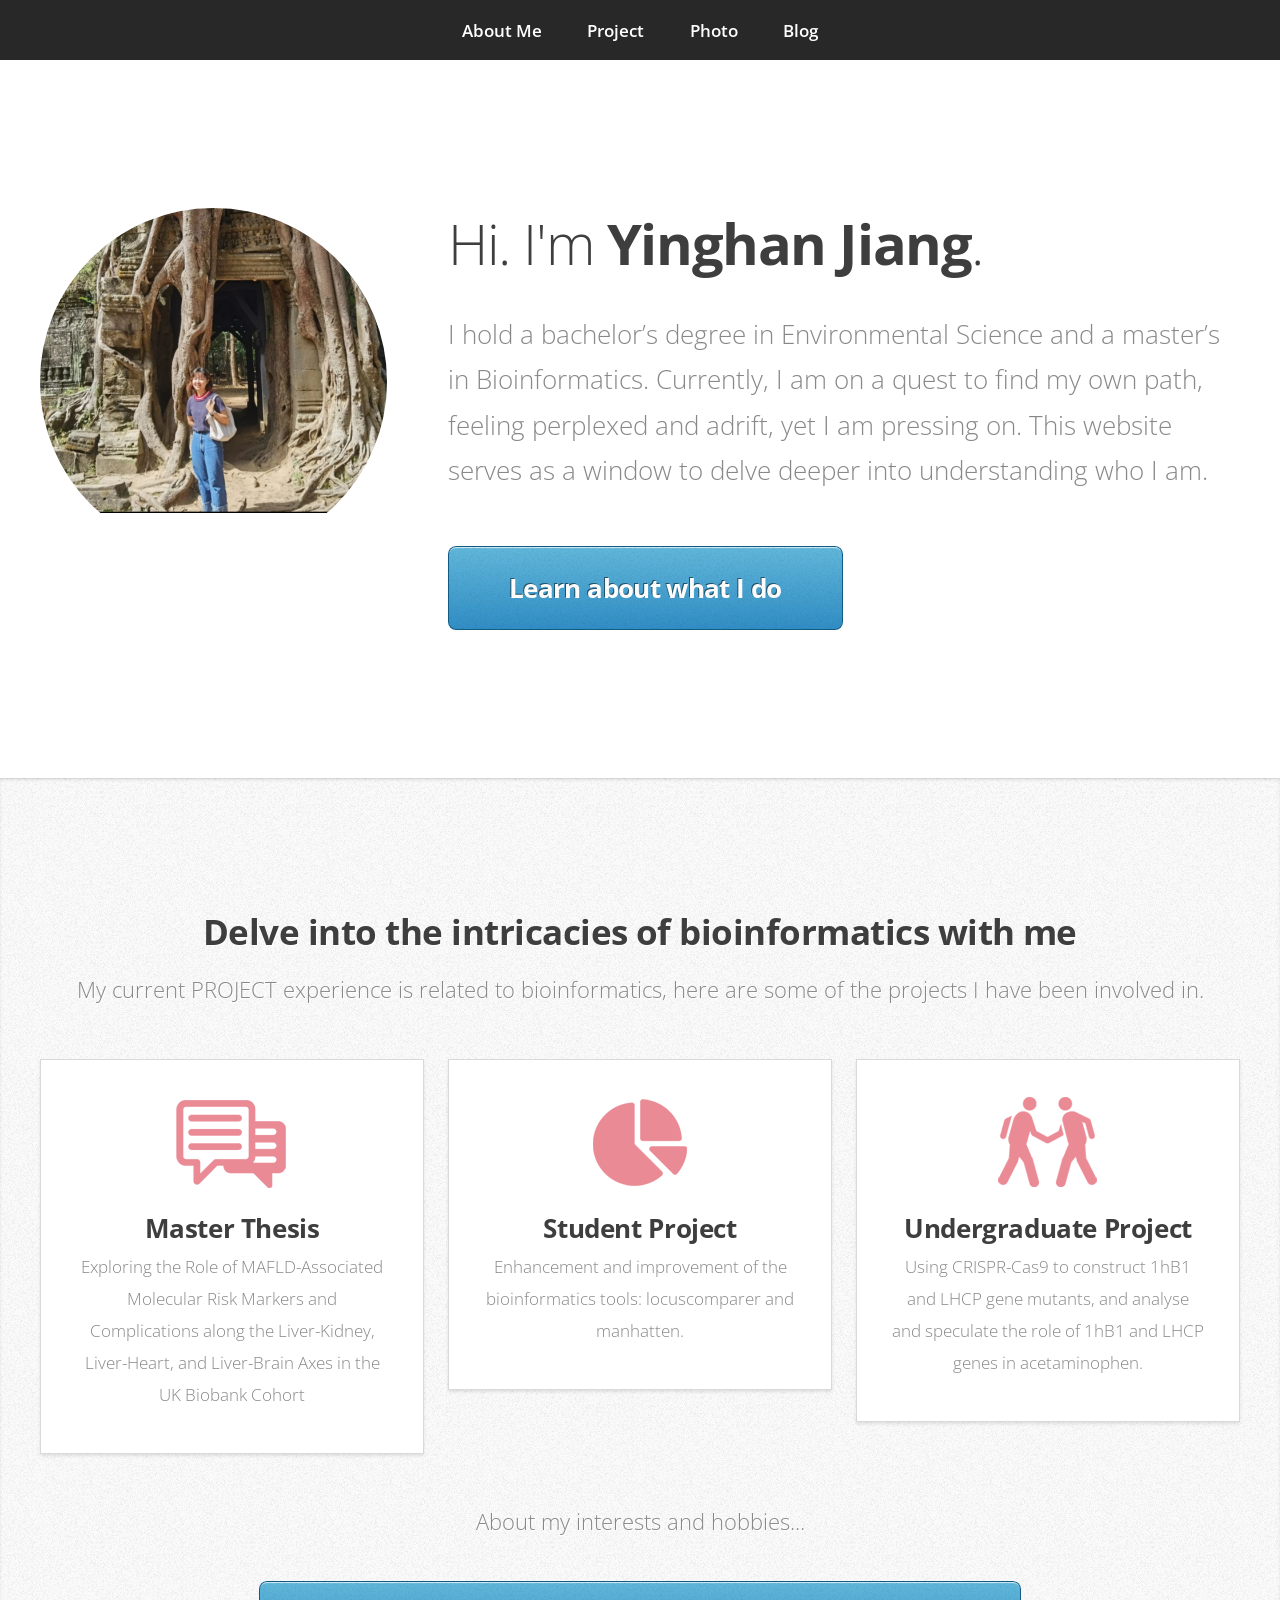
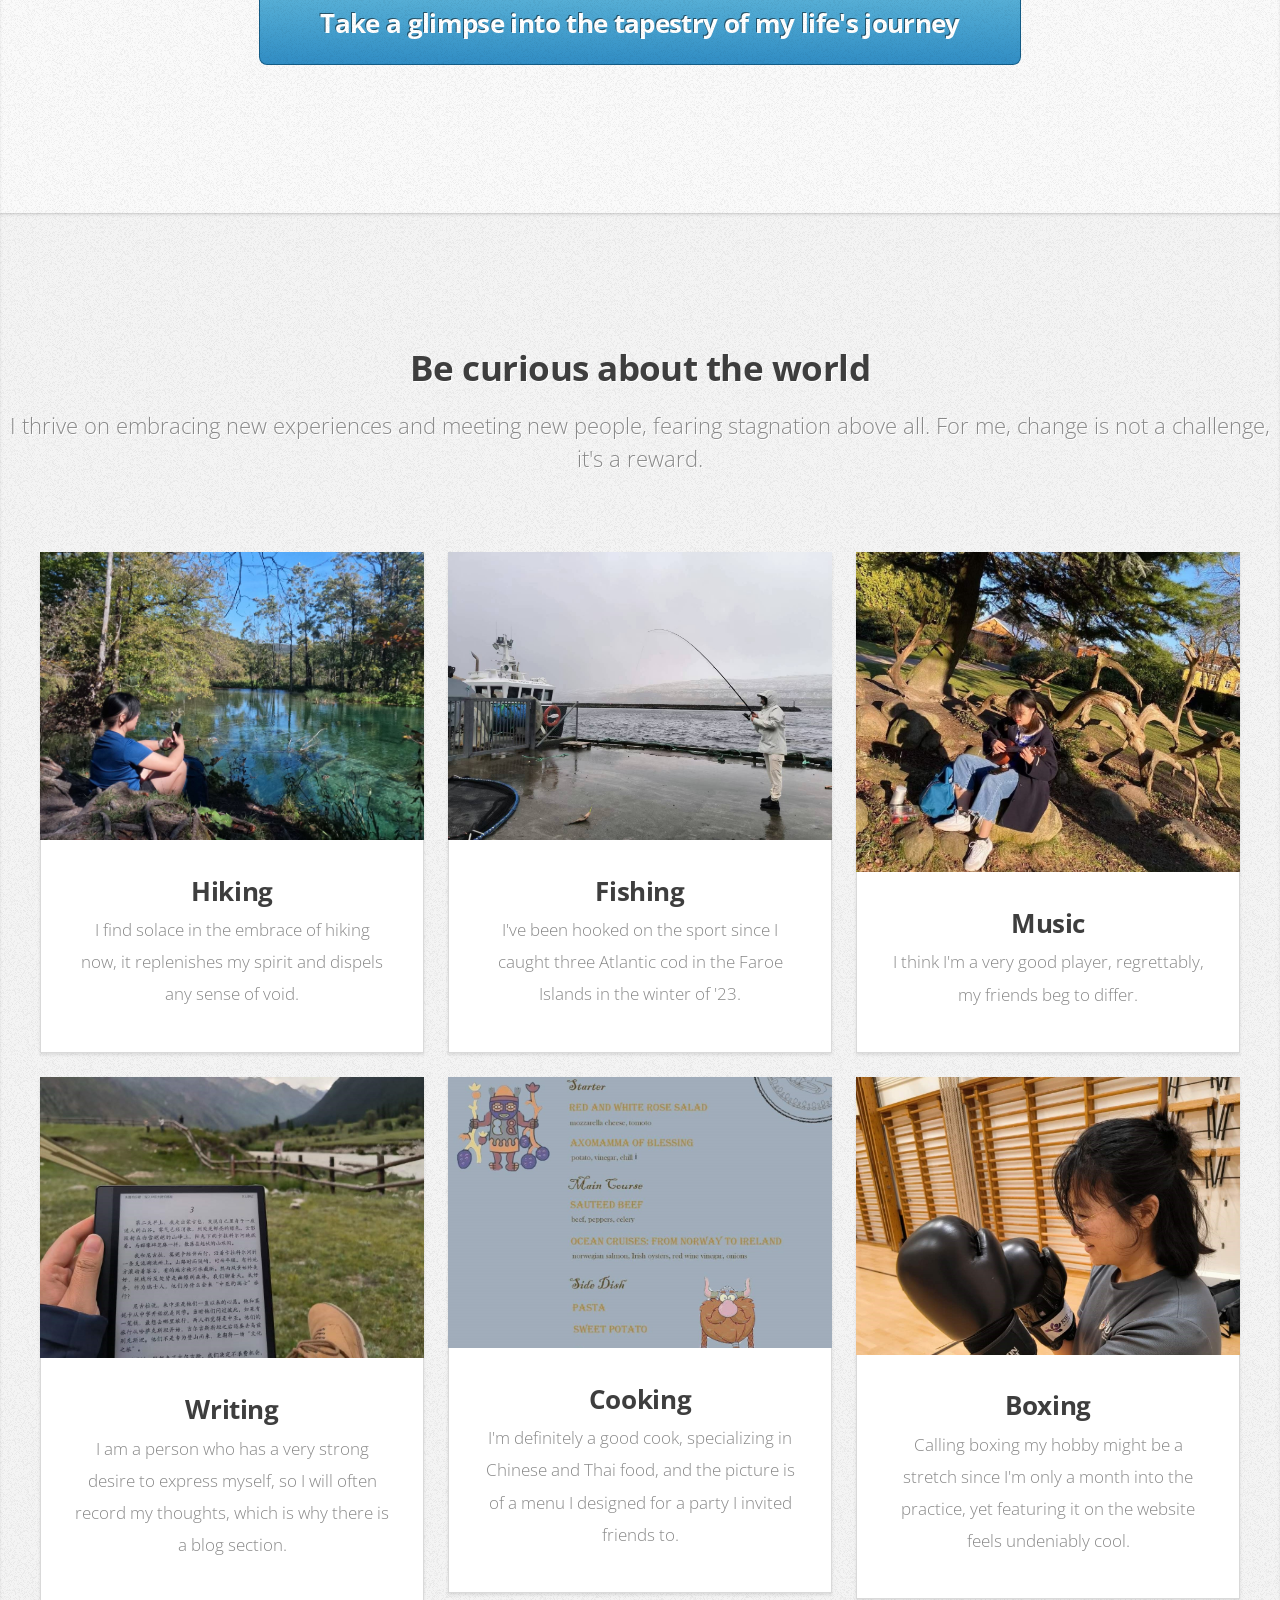
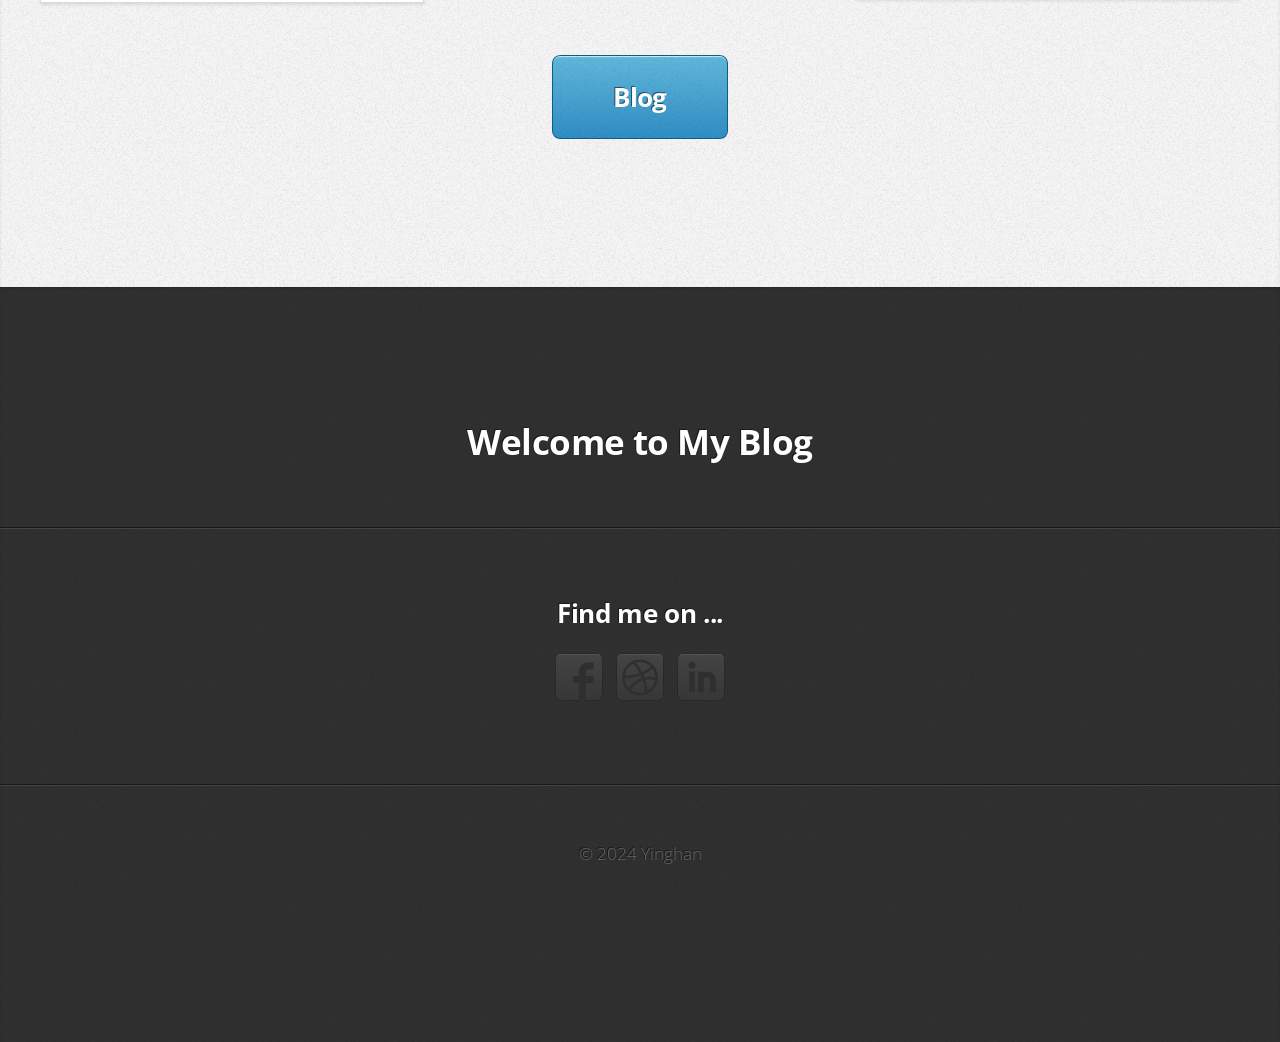
==== index.html @ 8d85a7b1 "Add files via upload" ====
<!DOCTYPE HTML>
<!--
	Miniport 1.0 
-->
<html>
	<head>
		<title>Miniport </title>
		<meta http-equiv="content-type" content="text/html; charset=utf-8" />
		<meta name="description" content="" />
		<meta name="keywords" content="" />
		<link href="http://fonts.googleapis.com/css?family=Open+Sans:300,600,700" rel="stylesheet" />
		<script src="js/jquery-1.8.3.min.js"></script>
		<script src="css/5grid/init.js?use=mobile,desktop,1000px"></script>
		<script src="js/init.js"></script>
		<noscript>
			<link rel="stylesheet" href="css/5grid/core.css" />
			<link rel="stylesheet" href="css/5grid/core-desktop.css" />
			<link rel="stylesheet" href="css/5grid/core-1200px.css" />
			<link rel="stylesheet" href="css/5grid/core-noscript.css" />
			<link rel="stylesheet" href="css/style.css" />
			<link rel="stylesheet" href="css/style-desktop.css" />
		</noscript>
		<!--[if lte IE 9]><link rel="stylesheet" href="css/ie9.css" /><![endif]-->
		<!--[if lte IE 8]><link rel="stylesheet" href="css/ie8.css" /><![endif]-->
		<!--[if lte IE 7]><link rel="stylesheet" href="css/ie7.css" /><![endif]-->
	</head>
	<body>

		<!-- Nav -->
			<nav id="nav">
				<ul>
					<li><a href="#top">About Me</a></li>
					<li><a href="#work">Project</a></li>
					<li><a href="#portfolio">Photo</a></li>
					<li><a href="#Contact">Blog</a></li>
				</ul>
			</nav>

		<!-- Home -->
			<div class="wrapper wrapper-style1 wrapper-first">
				<article class="5grid-layout" id="top">
					<div class="row">
						<div class="4u">
							<span class="me image image-full"><img src="images/me.jpg" alt="" /></span>
						</div>
						<div class="8u">
							<header>
								<h1>Hi. I'm <strong>Yinghan Jiang</strong>.</h1>
							</header>
							<p>I hold a bachelor’s degree in Environmental Science and a master’s in Bioinformatics. Currently, I am on a quest to find my own path, feeling perplexed and adrift, yet I am pressing on. This website serves as a window to delve deeper into understanding who I am.</p>
							<a href="#work" class="button button-big">Learn about what I do</a>
						</div>
					</div>
				</article>
			</div>

		<!-- Work -->
			<div class="wrapper wrapper-style2">
				<article id="work">
					<header>
						<h2>Delve into the intricacies of bioinformatics with me</h2>
						<span>My current PROJECT experience is related to bioinformatics, here are some of the projects I have been involved in.</span>
					</header>
					<div class="5grid-layout">
						<div class="row">
							<div class="4u">
								<section class="box box-style1">
									<span class="image image-centered"><img src="images/work01.png" alt="" /></span>
									<h3>Master Thesis </h3>
									<p>Exploring the Role of MAFLD-Associated Molecular Risk Markers and Complications along the Liver-Kidney, Liver-Heart, and Liver-Brain Axes in the UK Biobank Cohort </p>
								</section>
							</div>
							<div class="4u">
								<section class="box box-style1">
									<span class="image image-centered"><img src="images/work02.png" alt="" /></span>
									<h3>Student Project</h3>
									<p>Enhancement and improvement of the bioinformatics tools: locuscomparer and manhatten.</p>
								</section>
							</div>
							<div class="4u">
								<section class="box box-style1">
									<span class="image image-centered"><img src="images/work03.png" alt="" /></span>
									<h3>Undergraduate Project</h3>
									<p>Using CRISPR-Cas9 to construct 1hB1 and LHCP gene mutants, and analyse and speculate the role of 1hB1 and LHCP genes in acetaminophen.</p>
								</section>
							</div>
						</div>
					</div>
					<footer>
						<p>About my interests and hobbies...</p>
						<a href="#portfolio" class="button button-big">Take a glimpse into the tapestry of my life's journey</a>
					</footer>
				</article>
			</div>

		<!-- Portfolio -->
			<div class="wrapper wrapper-style3">
				<article id="portfolio">
					<header>
						<h2>Be curious about the world</h2>
						<span>
							I thrive on embracing new experiences and meeting new people, fearing stagnation above all. For me, change is not a challenge, it's a reward.</span>
					</header>
					<div class="5grid-layout">
						<div class="row">
							<div class="12u">
							</div>
						</div>
						<div class="row">
							<div class="4u">
								<article class="box box-style2">
									<a href="#" class="image image-full"><img src="images/portfolio01.jpg" alt="" /></a>
									<h3><a href="#">Hiking</a></h3>
									<p>I find solace in the embrace of hiking now, it replenishes my spirit and dispels any sense of void.</p>
								</article>
							</div>
							<div class="4u">
								<article class="box box-style2">
									<a href="#" class="image image-full"><img src="images/portfolio02.jpg" alt="" /></a>
									<h3><a href="#">Fishing</a></h3>
									<p>I've been hooked on the sport since I caught three Atlantic cod in the Faroe Islands in the winter of '23.</p>
								</article>
							</div>
							<div class="4u">
								<article class="box box-style2">
									<a href="#" class="image image-full"><img src="images/portfolio03.jpg" alt="" /></a>
									<h3><a href="#">Music</a></h3>
									<p>I think I'm a very good player, regrettably, my friends beg to differ.</p>
								</article>
							</div>
						</div>
						<div class="row">
							<div class="4u">
								<article class="box box-style2">
									<a href="#" class="image image-full"><img src="images/portfolio04.jpg" alt="" /></a>
									<h3><a href="#">Writing</a></h3>
									<p>I am a person who has a very strong desire to express myself, so I will often record my thoughts, which is why there is a blog section.</p>
								</article>
							</div>
							<div class="4u">
								<article class="box box-style2">
									<a href="#" class="image image-full"><img src="images/portfolio05.jpg" alt="" /></a>
									<h3><a href="#">Cooking</a></h3>
									<p>I'm definitely a good cook, specializing in Chinese and Thai food, and the picture is of a menu I designed for a party I invited friends to.</p>
								</article>
							</div>
							<div class="4u">
								<article class="box box-style2">
									<a href="#" class="image image-full"><img src="images/portfolio06.jpg" alt="" /></a>
									<h3><a href="#">Boxing</a></h3>
									<p>Calling boxing my hobby might be a stretch since I'm only a month into the practice, yet featuring it on the website feels undeniably cool.</p>
								</article>
							</div>
						</div>
					</div>
					<footer>
						<a href="#contact" class="button button-big">Blog</a>
					</footer>
				</article>
			</div>

		<!-- BLOG -->
			<div class="wrapper wrapper-style4">
				<article id="BLOG">
					<header>
						<h2>Welcome to My Blog</h2>
					</header>
					<div class="5grid">
						<div class="row row-special">
							<div class="12u">
								<h3>Find me on ...</h3>
								<ul class="social">
									<li class="facebook"><a href="https://www.facebook.com/profile.php?id=100020877540925">Facebook</a></li>
									<li class="dribbble"><a href="https://github.com/yourusername">Github</a></li>
									<li class="linkedin"><a href="https://www.linkedin.com/in/yinghan-jiang-162129226">LinkedIn</a></li>
								</ul>
							</div>
						</div>
					</div>
					<footer>
						<p id="copyright">
							&copy; 2024 Yinghan
						</p>
					</footer>
				</article>
			</div>


	</body>
</html>
---- css/5grid/core.css ----
/*****************************************************************/
/* 5grid 0.4.3 by n33.co | MIT+GPLv2 license licensed            */
/* core.css: Core stylesheet                                     */
/*****************************************************************/

/**************************************************/
/* Resets (by meyerweb.com/eric/tools/css/reset/) */
/**************************************************/

	html, body, div, span, applet, object, iframe, h1, h2, h3, h4, h5, h6, p, blockquote, pre, a, abbr, acronym, address, big, cite, code, del, dfn, em, img, ins, kbd, q, s, samp, small, strike, strong, sub, sup, tt, var, b, u, i, center, dl, dt, dd, ol, ul, li, fieldset, form, label, legend, table, caption, tbody, tfoot, thead, tr, th, td, article, aside, canvas, details, embed, figure, figcaption, footer, header, hgroup, menu, nav, output, ruby, section, summary, time, mark, audio, video {
		margin: 0;
		padding: 0;
		border: 0;
		font-size: 100%;
		font: inherit;
		vertical-align: baseline;
	}

	article, aside, details, figcaption, figure, footer, header, hgroup, menu, nav, section {
		display: block;
	}

	body {
		line-height: 1;
	}

	ol, ul {
		list-style: none;
	}

	blockquote, q {
		quotes: none;
	}

	blockquote:before, blockquote:after, q:before, q:after {
		content: '';
		content: none;
	}

	table {
		border-collapse: collapse;
		border-spacing: 0;
	}

/*********************/
/* Grid              */
/*********************/

	.\35 grid .\31 2u { width: 100%; } .\35 grid .\31 1u { width: 91.5%; } .\35 grid .\31 0u { width: 83%; } .\35 grid .\39 u { width: 74.5%; } .\35 grid .\38 u { width: 66%; } .\35 grid .\37 u { width: 57.5%; } .\35 grid .\36 u { width: 49%; } .\35 grid .\35 u { width: 40.5%; } .\35 grid .\34 u { width: 32%; } .\35 grid .\33 u { width: 23.5%; } .\35 grid .\32 u { width: 15%; } .\35 grid .\31 u { width: 6.5%; }
	
	.\35 grid .\31 u, .\35 grid .\32 u, .\35 grid .\33 u, .\35 grid .\34 u, .\35 grid .\35 u, .\35 grid .\36 u, .\35 grid .\37 u, .\35 grid .\38 u, .\35 grid .\39 u, .\35 grid .\31 0u, .\35 grid .\31 1u, .\35 grid .\31 2u {
		margin: 1% 0 1% 2%;
		float: left;
	}

	.\35 grid:after {
		content: '';
		display: block;
		clear: both;
		height: 0;
	}

	.\35 grid-flush .\31 2u { width: 100% !important; } .\35 grid-flush .\31 1u { width: 91.6666666667% !important; } .\35 grid-flush .\31 0u { width: 83.3333333333% !important; } .\35 grid-flush .\39 u { width: 75% !important; } .\35 grid-flush .\38 u { width: 66.6666666667% !important; } .\35 grid-flush .\37 u { width: 58.3333333333% !important; } .\35 grid-flush .\36 u { width: 50% !important; } .\35 grid-flush .\35 u { width: 41.6666666667% !important; } .\35 grid-flush .\34 u { width: 33.3333333333% !important; } .\35 grid-flush .\33 u { width: 25% !important; } .\35 grid-flush .\32 u { width: 16.6666666667% !important; } .\35 grid-flush .\31 u { width: 8.3333333333% !important; }

	.\35 grid-flush .\31 u, .\35 grid-flush .\32 u, .\35 grid-flush .\33 u, .\35 grid-flush .\34 u, .\35 grid-flush .\35 u, .\35 grid-flush .\36 u, .\35 grid-flush .\37 u, .\35 grid-flush .\38 u, .\35 grid-flush .\39 u, .\35 grid-flush .\31 0u, .\35 grid-flush .\31 1u, .\35 grid-flush .\31 2u {
		margin: 0 !important;
	}

	.do-5grid .do-12u { width: 100%; } .do-5grid .do-11u { width: 91.5%; } .do-5grid .do-10u { width: 83%; } .do-5grid .do-9u { width: 74.5%; } .do-5grid .do-8u { width: 66%; } .do-5grid .do-7u { width: 57.5%; } .do-5grid .do-6u { width: 49%; } .do-5grid .do-5u { width: 40.5%; } .do-5grid .do-4u { width: 32%; } .do-5grid .do-3u { width: 23.5%; } .do-5grid .do-2u { width: 15%; } .do-5grid .do-1u { width: 6.5%; }
	
	.do-5grid .do-1u, .do-5grid .do-2u, .do-5grid .do-3u, .do-5grid .do-4u, .do-5grid .do-5u, .do-5grid .do-6u, .do-5grid .do-7u, .do-5grid .do-8u, .do-5grid .do-9u, .do-5grid .do-10u, .do-5grid .do-11u, .do-5grid .do-12u {
		margin: 1% 0 1% 2%;
		float: left;
	}

	.do-5grid:after {
		content: '';
		display: block;
		clear: both;
		height: 0;
	}

	.do-5grid-flush .do-12u { width: 100%; } .do-5grid-flush .do-11u { width: 91.6666666667%; } .do-5grid-flush .do-10u { width: 83.3333333333%; } .do-5grid-flush .do-9u { width: 75%; } .do-5grid-flush .do-8u { width: 66.6666666667%; } .do-5grid-flush .do-7u { width: 58.3333333333%; } .do-5grid-flush .do-6u { width: 50%; } .do-5grid-flush .do-5u { width: 41.6666666667%; } .do-5grid-flush .do-4u { width: 33.3333333333%; } .do-5grid-flush .do-3u { width: 25%; } .do-5grid-flush .do-2u { width: 16.6666666667%; } .do-5grid-flush .do-1u { width: 8.3333333333%; }

	.do-5grid-flush .do-1u, .do-5grid-flush .do-2u, .do-5grid-flush .do-3u, .do-5grid-flush .do-4u, .do-5grid-flush .do-5u, .do-5grid-flush .do-6u, .do-5grid-flush .do-7u, .do-5grid-flush .do-8u, .do-5grid-flush .do-9u, .do-5grid-flush .do-10u, .do-5grid-flush .do-11u, .do-5grid-flush .do-12u {
		margin: 0 !important;
	}

/*********************/
/* Mobile            */
/*********************/

	#mobileUI-site-titlebar {
		text-align: center;
	}
	
	#mobileUI-site-nav-opener {
		top: 0;
		left: 0;
	}
	
	#mobileUI-site-nav {
	}

		#mobileUI-site-nav-inner {
		}
	
		.mobileUI-site-nav-link {
			display: block;
		}
	
		.mobileUI-site-nav-link .indent-1 { display: inline-block; width: 1em; }
		.mobileUI-site-nav-link .indent-2 { display: inline-block; width: 2em; }
		.mobileUI-site-nav-link .indent-3 { display: inline-block; width: 3em; }
		.mobileUI-site-nav-link .indent-4 { display: inline-block; width: 4em; }
		.mobileUI-site-nav-link .indent-5 { display: inline-block; width: 5em; }
		.mobileUI-site-nav-link .indent-6 { display: inline-block; width: 6em; }
		.mobileUI-site-nav-link .indent-7 { display: inline-block; width: 7em; }
		.mobileUI-site-nav-link .indent-8 { display: inline-block; width: 8em; }
		.mobileUI-site-nav-link .indent-9 { display: inline-block; width: 9em; }
		.mobileUI-site-nav-link .indent-10 { display: inline-block; width: 10em; }
---- css/5grid/core-desktop.css ----
/*****************************************************************/
/* 5grid 0.4.3 by n33.co | MIT+GPLv2 license licensed            */
/* core-desktop.css: Core (desktop) stylesheet                   */
/*****************************************************************/

.\35 grid .row:after { content: ''; display: block; clear: both; height: 0; } 
.\35 grid .row > :first-child { margin-left: 0; } 
.\35 grid .row:first-child > * { margin-top: 0; } 
.\35 grid .row:last-child > * { margin-bottom: 0; }
.\35 grid .offset-1u:first-child { margin-left: 8.5% !important; } 
.\35 grid .offset-2u:first-child { margin-left: 17% !important; } 
.\35 grid .offset-3u:first-child { margin-left: 25.5% !important; } 
.\35 grid .offset-4u:first-child { margin-left: 34% !important; } 
.\35 grid .offset-5u:first-child { margin-left: 42.5% !important; } 
.\35 grid .offset-6u:first-child { margin-left: 51% !important; } 
.\35 grid .offset-7u:first-child { margin-left: 59.5% !important; } 
.\35 grid .offset-8u:first-child { margin-left: 68% !important; } 
.\35 grid .offset-9u:first-child { margin-left: 76.5% !important; } 
.\35 grid .offset-10u:first-child { margin-left: 85% !important; } 
.\35 grid .offset-11u:first-child { margin-left: 93.5% !important; } 
.\35 grid .offset-1u { margin-left: 10.5% !important; } 
.\35 grid .offset-2u { margin-left: 19% !important; } 
.\35 grid .offset-3u { margin-left: 27.5% !important; } 
.\35 grid .offset-4u { margin-left: 36% !important; } 
.\35 grid .offset-5u { margin-left: 44.5% !important; } 
.\35 grid .offset-6u { margin-left: 53% !important; } 
.\35 grid .offset-7u { margin-left: 61.5% !important; } 
.\35 grid .offset-8u { margin-left: 70% !important; } 
.\35 grid .offset-9u { margin-left: 78.5% !important; } 
.\35 grid .offset-10u { margin-left: 87% !important; } 
.\35 grid .offset-11u { margin-left: 95.5% !important; }
---- css/5grid/core-1200px.css ----
/*****************************************************************/
/* 5grid 0.4.3 by n33.co | MIT+GPLv2 license licensed            */
/* core-1200px.css: 1200px                                       */
/*****************************************************************/

/*********************/
/* 1200px            */
/*********************/

	.\35 grid-layout {
		width: 1200px;
		margin: 0 auto;
	}
---- css/5grid/core-noscript.css ----
/*****************************************************************/
/* 5grid 0.4.3 by n33.co | MIT+GPLv2 license licensed            */
/* noscript-1000px.css: Kludgey noscript stylesheet              */
/*****************************************************************/

/*********************/
/* Base Grid         */
/*********************/

	.\35 grid-layout .\31 2u { width: 100%; } 
	.\35 grid-layout .\31 1u { width: 91.5%; } 
	.\35 grid-layout .\31 0u { width: 83%; } 
	.\35 grid-layout .\39 u { width: 74.5%; } 
	.\35 grid-layout .\38 u { width: 66%; }
	.\35 grid-layout .\37 u { width: 57.5%; } 
	.\35 grid-layout .\36 u { width: 49%; } 
	.\35 grid-layout .\35 u { width: 40.5%; } 
	.\35 grid-layout .\34 u { width: 32%; } 
	.\35 grid-layout .\33 u { width: 23.5%; } 
	.\35 grid-layout .\32 u { width: 15%; } 
	.\35 grid-layout .\31 u { width: 6.5%; }

	.\35 grid-layout .\31 u, .\35 grid-layout .\32 u, .\35 grid-layout .\33 u, .\35 grid-layout .\34 u, .\35 grid-layout .\35 u, .\35 grid-layout .\36 u, .\35 grid-layout .\37 u, .\35 grid-layout .\38 u, .\35 grid-layout .\39 u, .\35 grid-layout .\31 0u, .\35 grid-layout .\31 1u, .\35 grid-layout .\31 2u {
		margin: 1% 0 1% 2%;
		float: left;
	}

	.\35 grid-layout:after {
		content: '';
		display: block;
		clear: both;
		height: 0;
	}

/*********************/
/* Desktop           */
/*********************/

	.\35 grid-layout .row:after { content: ''; display: block; clear: both; height: 0; } 
	.\35 grid-layout .row > :first-child { margin-left: 0; } 
	.\35 grid-layout .row:first-child > * { margin-top: 0; } 
	.\35 grid-layout .row:last-child > * { margin-bottom: 0; }
	.\35 grid-layout .offset-1u:first-child { margin-left: 8.5% !important; } 
	.\35 grid-layout .offset-2u:first-child { margin-left: 17% !important; } 
	.\35 grid-layout .offset-3u:first-child { margin-left: 25.5% !important; } 
	.\35 grid-layout .offset-4u:first-child { margin-left: 34% !important; } 
	.\35 grid-layout .offset-5u:first-child { margin-left: 42.5% !important; } 
	.\35 grid-layout .offset-6u:first-child { margin-left: 51% !important; } 
	.\35 grid-layout .offset-7u:first-child { margin-left: 59.5% !important; } 
	.\35 grid-layout .offset-8u:first-child { margin-left: 68% !important; } 
	.\35 grid-layout .offset-9u:first-child { margin-left: 76.5% !important; } 
	.\35 grid-layout .offset-10u:first-child { margin-left: 85% !important; } 
	.\35 grid-layout .offset-11u:first-child { margin-left: 93.5% !important; } 
	.\35 grid-layout .offset-1u { margin-left: 10.5% !important; } 
	.\35 grid-layout .offset-2u { margin-left: 19% !important; } 
	.\35 grid-layout .offset-3u { margin-left: 27.5% !important; } 
	.\35 grid-layout .offset-4u { margin-left: 36% !important; } 
	.\35 grid-layout .offset-5u { margin-left: 44.5% !important; } 
	.\35 grid-layout .offset-6u { margin-left: 53% !important; } 
	.\35 grid-layout .offset-7u { margin-left: 61.5% !important; } 
	.\35 grid-layout .offset-8u { margin-left: 70% !important; } 
	.\35 grid-layout .offset-9u { margin-left: 78.5% !important; } 
	.\35 grid-layout .offset-10u { margin-left: 87% !important; } 
	.\35 grid-layout .offset-11u { margin-left: 95.5% !important; }
---- css/style.css ----
/*
	Miniport 1.0 
*/

/*********************************************************************************/
/* Basic                                                                         */
/*********************************************************************************/

	*
	{
		-moz-box-sizing: border-box;
		-webkit-box-sizing: border-box;
		-o-box-sizing: border-box;
		-ms-box-sizing: border-box;
		box-sizing: border-box;
	}

	body, input, textarea
	{
		font-family: 'Open Sans', sans-serif;
		line-height: 1.85em;
		color: #888;
		font-weight: 300;
	}

	a
	{
		color: #3B95C6;
		text-decoration: underline;
		-moz-transition: color .2s ease-in-out;
		-webkit-transition: color .2s ease-in-out;
		-o-transition: color .2s ease-in-out;
		-ms-transition: color .2s ease-in-out;
		transition: color .2s ease-in-out;
	}
	
		a:hover
		{
			color: #1B75A6 !important;
		}

	strong, b
	{
		font-weight: 600;
		color: #3e3e3e;
	}
	
	h1, h2, h3, h4, h5, h6
	{
		color: #3e3e3e;
	}
	
		h1 a, h2 a, h3 a, h4 a, h5 a, h6 a
		{
			text-decoration: none;
			color: inherit;
		}
	
	h2, h3, h4, h5, h6
	{
		font-weight: 700;
	}
	
	h1
	{
		font-weight: 300;
	}
	
		h1 strong
		{
			font-weight: 700;
		}
	
	em, i
	{
		font-style: italic;
	}
	
	form
	{
	}
	
		form input,
		form select,
		form textarea
		{
			-webkit-appearance: none;
		}

		form input[type=text],
		form input[type=password],
		form select,
		form textarea
		{
			width: 100%;
			border: 0;
			padding: 0.75em;
			font-size: 1em;
			border-radius: 8px;
			background: #282828;
			color: #bbb;
			box-shadow: inset 0px 2px 5px 0px rgba(0,0,0,0.05), 0px 1px 0px 0px rgba(255,255,255,0.025);
		}

		form input[type=text]:focus,
		form input[type=password]:focus,
		form select:focus,
		form textarea:focus
		{
			box-shadow: inset 0px 2px 5px 0px rgba(0,0,0,0.05), 0px 1px 0px 0px rgba(255,255,255,0.025), 0px 0px 2px 2px #74CAEE;
		}
		
		form textarea
		{
			height: 15em;
		}
		
		form .formerize-placeholder
		{
			color: #555 !important;
		}

		form ::-webkit-input-placeholder
		{
			color: #555 !important;
		}

		form :-moz-placeholder
		{
			color: #555 !important;
		}

		form ::-moz-placeholder
		{
			color: #555 !important;
		}

		form :-ms-input-placeholder
		{
			color: #555 !important;
		}

		form ::-moz-focus-inner
		{
			border: 0;
		}

	br.clear
	{
		clear: both;
	}
	
	p, ul, ol, dl, table
	{
		margin-bottom: 2em;
	}
	
	section,
	article
	{
		margin-bottom: 3em;
	}
	
	section > :last-child,
	article > :last-child
	{
		margin-bottom: 0;
	}

	section:last-child,
	article:last-child
	{
		margin-bottom: 0;
	}

	.image
	{
		display: inline-block;
	}
	
		.image img
		{
			display: block;
			width: 100%;
		}

	.image-full
	{
		display: block;
		width: 100%;
		margin: 0 0 2em 0;
	}
	
	.image-left
	{
		float: left;
		margin: 0 2em 2em 0;
	}
	
	.image-centered
	{
		display: block;
		margin: 0 0 2em 0;
	}

		.image-centered img
		{
			margin: 0 auto;
			width: auto;
		}
	
	.button
	{
		position: relative;
		display: inline-block;
		color: #fff;
		text-decoration: none;
		font-weight: 700;
		border: 0;
		outline: 0;
		cursor: pointer;
		border-radius: 8px;
		text-shadow: -1px -1px 0.5px rgba(0,0,0,0.5);
		overflow: hidden;
		background: #61b8db;
		background-image: -moz-linear-gradient(top, rgba(97,184,219,0), rgba(48,141,196,1));
		background-image: -webkit-linear-gradient(top, rgba(97,184,219,0), rgba(48,141,196,1));
		background-image: -o-linear-gradient(top, rgba(97,184,219,0), rgba(48,141,196,1));
		background-image: -ms-linear-gradient(top, rgba(97,184,219,0), rgba(48,141,196,1));
		background-image: linear-gradient(top, rgba(97,184,219,0), rgba(48,141,196,1));
		box-shadow: inset 0px 0px 0px 1px #135c86, inset 0px 2px 1px 0px rgba(255,255,255,0.75);
		-moz-transition: background-color .2s ease-in-out;
		-webkit-transition: background-color .2s ease-in-out;
		-o-transition: background-color .2s ease-in-out;
		-ms-transition: background-color .2s ease-in-out;
		transition: background-color .2s ease-in-out;
	}

		.button:before
		{
			content: '';
			display: block;
			position: absolute;
			left: 0;
			top: 0;
			width: 100%;
			height: 100%;
			background: url('images/bg.png');
		}

		.button:hover
		{
			background-color: #76cdf0;
			color: #fff !important;
		}
		
		.button:active
		{
			background-image: -moz-linear-gradient(top, rgba(48,141,196,1), rgba(77,164,199,0));
			background-image: -webkit-linear-gradient(top, rgba(48,141,196,1), rgba(77,164,199,0));
			background-image: -o-linear-gradient(top, rgba(48,141,196,1), rgba(77,164,199,0));
			background-image: -ms-linear-gradient(top, rgba(48,141,196,1), rgba(77,164,199,0));
			background-image: linear-gradient(top, rgba(48,141,196,1), rgba(77,164,199,0));
			box-shadow: inset 0px 0px 0px 1px #135c86, inset 0px -2px 1px 0px rgba(255,255,255,0.75);
			top: 1px;
		}
	
		.button-alt
		{
			background-color: #393939;
			background-image: -moz-linear-gradient(top, rgba(50,50,50,0), rgba(45,45,45,1));
			background-image: -webkit-linear-gradient(top, rgba(50,50,50,0), rgba(45,45,45,1));
			background-image: -o-linear-gradient(top, rgba(50,50,50,0), rgba(45,45,45,1));
			background-image: -ms-linear-gradient(top, rgba(50,50,50,0), rgba(45,45,45,1));
			background-image: linear-gradient(top, rgba(50,50,50,0), rgba(45,45,45,1));
			box-shadow: inset 0px 0px 0px 1px #242424, inset 0px 2px 1px 0px rgba(255,255,255,0.2);
		}

			.button-alt:hover
			{
				background-color: #444;
			}
			
			.button-alt:active
			{
				background-image: -moz-linear-gradient(top, rgba(45,45,45,1), rgba(50,50,50,0));
				background-image: -webkit-linear-gradient(top, rgba(45,45,45,1), rgba(50,50,50,0));
				background-image: -o-linear-gradient(top, rgba(45,45,45,1), rgba(50,50,50,0));
				background-image: -ms-linear-gradient(top, rgba(45,45,45,1), rgba(50,50,50,0));
				background-image: linear-gradient(top, rgba(45,45,45,1), rgba(50,50,50,0));
				box-shadow: inset 0px 0px 0px 1px #242424, inset 0px -2px 1px 0px rgba(255,255,255,0.2);
			}
	
		.button-big
		{
		}

	ul.social
	{
		cursor: default;
		margin: 0;
	}
	
		ul.social li
		{
			position: relative;
			display: inline-block;
			margin: 0.25em;
			top: 0;
			border-radius: 6px;
			overflow: hidden;
			background: #444;
			background-image: -moz-linear-gradient(top, rgba(0,0,0,0), rgba(0,0,0,0.2));
			background-image: -webkit-linear-gradient(top, rgba(0,0,0,0), rgba(0,0,0,0.2));
			background-image: -o-linear-gradient(top, rgba(0,0,0,0), rgba(0,0,0,0.2));
			background-image: -ms-linear-gradient(top, rgba(0,0,0,0), rgba(0,0,0,0.2));
			background-image: linear-gradient(top, rgba(0,0,0,0), rgba(0,0,0,0.2));
			-moz-transition: background-color .2s ease-in-out, top .2s ease-in-out;
			-webkit-transition: background-color .2s ease-in-out, top .2s ease-in-out;
			-o-transition: background-color .2s ease-in-out, top .2s ease-in-out;
			-ms-transition: background-color .2s ease-in-out, top .2s ease-in-out;
			transition: background-color .2s ease-in-out, top .2s ease-in-out;
			box-shadow: inset 0px 0px 0px 1px #282828, inset 0px 2px 1px 0px rgba(255,255,255,0.1);
		}

			ul.social li a
			{
				display: block;
				position: relative;
				background: url('images/social.png');
				width: 48px;
				height: 48px;
				text-indent: -9999em;
				outline: 0;
			}
			
				ul.social li.facebook a						{ background-position: 0px 0px; }
					ul.social li.facebook:hover				{ background-color: #3C5A98; }
				ul.social li.twitter a						{ background-position: -48px 0px; }
					ul.social li.twitter:hover				{ background-color: #2DAAE4; }
				ul.social li.rss a							{ background-position: -96px 0px; }
					ul.social li.rss:hover					{ background-color: #F2600B; }
				ul.social li.dribbble a						{ background-position: -144px 0px; }
					ul.social li.dribbble:hover				{ background-color: #C4376B; }
				ul.social li.linkedin a						{ background-position: -192px 0px; }
					ul.social li.linkedin:hover				{ background-color: #006599; }
				ul.social li.tumblr a						{ background-position: -240px 0px; }
					ul.social li.tumblr:hover				{ background-color: #51718A; }
				ul.social li.googleplus a					{ background-position: -288px 0px; }
					ul.social li.googleplus:hover			{ background-color: #DA2713; }

			ul.social li:hover
			{
				top: -5px;
			}

			ul.social li:active
			{
				top: 0;
			}

	.box
	{
		background: #fff;
		box-shadow: inset 0px 0px 0px 1px rgba(0,0,0,0.15), 0px 2px 3px 0px rgba(0,0,0,0.1);
		text-align: center;
	}

		.box .image-full
		{
			position: relative;
		}

/*********************************************************************************/
/* Wrappers                                                                      */
/*********************************************************************************/

	.wrapper
	{
		background-image: url('images/bg.png');
		box-shadow: inset 0px 1px 0px 0px rgba(0,0,0,0.05), inset 0px 2px 3px 0px rgba(0,0,0,0.1);
	}

	.wrapper-first
	{
		box-shadow: none;
	}

	.wrapper-style1
	{
		background-image: none;
		background-color: #fff;
	}
	
	.wrapper-style2
	{
		background-color: #fafafa;
		text-shadow: 1px 1px 0px #fff;
	}
	
	.wrapper-style3
	{
		background-color: #f4f4f4;
		text-shadow: 1px 1px 0px #fff;
	}

	.wrapper-style4
	{
		background-color: #303030;
		color: #999;
		text-shadow: -1px -1px 0px #181818;
	}

		.wrapper-style4 h1, 
		.wrapper-style4 h2, 
		.wrapper-style4 h3, 
		.wrapper-style4 h4, 
		.wrapper-style4 h5, 
		.wrapper-style4 h6
		{
			color: #fff;
		}
		
		.wrapper-style4 .row-special
		{
			border-top: solid 1px rgba(0,0,0,0.5);
			border-bottom: solid 1px rgba(0,0,0,0.5);
			box-shadow: inset 0px 1px 0px 0px rgba(255,255,255,0.1), 0px 1px 0px 0px rgba(255,255,255,0.1);
		}

/*********************************************************************************/
/* Nav                                                                           */
/*********************************************************************************/

	#nav
	{
		background-color: #282828;
		text-align: center;
		position: fixed;
		left: 0;
		top: 0;
		width: 100%;
		z-index: 10000;
		cursor: default;
	}
	
		#nav ul
		{
			margin: 0;
		}
	
		#nav li
		{
			display: inline-block;
		}
		
		#nav a
		{
			position: relative;
			display: block;
			color: #fff;
			text-decoration: none;
			outline: 0;
		}
		
			#nav a:hover
			{
				color: #fff !important;
			}
			
			#nav a.active:before
			{
				content: '';
				display: block;
				position: absolute;
				bottom: -0.6em;
				left: 50%;
				margin-left: -0.75em;
				border-left: solid 0.75em transparent;
				border-right: solid 0.75em transparent;
				border-top: solid 0.6em #282828;
			}
			
/*********************************************************************************/
/* Articles                                                                      */
/*********************************************************************************/

	#top
	{
	}

		#top .me
		{
			border-radius: 50%;
			overflow: hidden;
		}

		#top p
		{
		}
	
			#top p a
			{
				color: inherit;
			}

/*********************************************************************************/
/* Copyright                                                                     */
/*********************************************************************************/

	#copyright
	{
		color: #666;
	}
	
		#copyright a
		{
			color: inherit;

			-moz-transition: color .2s ease-in-out;
			-webkit-transition: color .2s ease-in-out;
			-o-transition: color .2s ease-in-out;
			-ms-transition: color .2s ease-in-out;
			transition: color .2s ease-in-out;
		}
		
		#copyright a:hover
		{
			color: #777;
		}
---- css/style-desktop.css ----
/*
	Miniport 1.0 
*/

/*********************************************************************************/
/* Basic                                                                         */
/*********************************************************************************/

	body
	{
		font-size: 13pt;
		min-width: 1200px;
	}

	h1
	{
		font-size: 3.25em;
		letter-spacing: -0.025em;
	}

	h2
	{
		font-size: 2em;
		letter-spacing: -0.015em;
	}
	
	h3
	{
		font-size: 1.5em;
		letter-spacing: -0.015em;
	}

	h1, h2, h3, h4, h5, h6
	{
		margin: 0 0 0.75em 0;
	}

	header
	{
		margin: 0 0 3em 0;
	}
	
		header > span
		{
			font-size: 1.25em;
		}

	footer
	{
		margin: 3em 0 0 0;
	}
	
		footer > p
		{
			font-size: 1.25em;
		}
	
	form
	{
	}
	
		form .button
		{
			margin: 0 0.5em 0 0.5em;
		}
	
	.button
	{
		padding: 1em 2.35em 1em 2.35em;
		font-size: 1.1em;
	}

		.button-big
		{
			font-size: 1.5em;
			letter-spacing: -0.025em;
		}

	.box
	{
		padding: 2em 2em 2.5em 2em;
	}

		.box h3
		{
			margin-bottom: 0.25em;
		}

		.box .image-centered
		{
			margin-bottom: 1.25em;
		}

		.box .image-full
		{
			position: relative;
			left: 2em;
			top: 2em;
			margin: -4em 0 4em -4em;
			width: auto;
		}

/*********************************************************************************/
/* Wrappers                                                                      */
/*********************************************************************************/

	.wrapper
	{
		padding: 8em 0 8em 0;
		text-align: center;
	}
	
		.wrapper-first
		{
			padding-top: 12em;
		}

		.wrapper-style4 .row-special
		{
			margin: 4em 0 0 0;
			padding: 4em 0 4em 0;
		}

/*********************************************************************************/
/* Nav                                                                           */
/*********************************************************************************/

	#nav
	{
	}

		#nav a:hover
		{
			background: #383838;
		}
		
		#nav a:active
		{
			background: #484848;
		}
	
		#nav a
		{
			padding: 0.2em 1em 0.2em 1em;
			margin: 0.6em 0.2em 0.6em 0.2em;
			font-weight: 600;
			border-radius: 8px;
			-moz-transition: background-color .2s ease-in-out;
			-webkit-transition: background-color .2s ease-in-out;
			-o-transition: background-color .2s ease-in-out;
			-ms-transition: background-color .2s ease-in-out;
			transition: background-color .2s ease-in-out;
			color: #fff;
		}
		
/*********************************************************************************/
/* Articles                                                                      */
/*********************************************************************************/

	#top
	{
		text-align: left;
	}

		#top .me
		{
			width: 20em;
			height: 20em;
			margin: 0;
		}

		#top h1
		{
			margin-top: 0.35em;
		}
	
		#top p
		{
			font-size: 1.5em;
			line-height: 1.75em;
		}
		
	#contact
	{
		width: 800px;
		margin: 0 auto;
	}
	
		#contact footer
		{
			font-size: 0.9em;
		}
		
/*********************************************************************************/
/* Copyright                                                                     */
/*********************************************************************************/

	#copyright
	{
		font-size: 1em;
	}
---- css/ie9.css ----
/*
	Miniport 1.0 
*/

/*********************************************************************************/
/* Basic                                                                         */
/*********************************************************************************/

	.button
	{
		background-image: url('images/button.svg');
	}
	
		.button:active
		{
			background-image: url('images/button-active.svg');
		}
		
		.button-alt
		{
			background-image: url('images/button-alt.svg');
		}
		
			.button-alt:active
			{
				background-image: url('images/button-alt-active.svg');
			}

	ul.social
	{
	}
	
		ul.social li
		{
			background-image: url('images/social-li.svg');
		}
---- css/ie8.css ----
/*
	Miniport 1.0 
*/

/*********************************************************************************/
/* Basic                                                                         */
/*********************************************************************************/

	.box
	{
		border: solid 1px #ddd;
	}
	
/*********************************************************************************/
/* Wrappers                                                                      */
/*********************************************************************************/

	.wrapper
	{
		border-top: solid 1px #ddd;
	}
---- css/ie7.css ----
/*
	Miniport 1.0 
*/

/*********************************************************************************/
/* Basic                                                                         */
/*********************************************************************************/

	ul.social
	{
		overflow: hidden;
	}
	
		ul.social li
		{
			display: inline;
		}

	.box
	{
	}

		.box .image-full
		{
			left: 0;
			top: 0;
			margin: 0 0 2em 0;
		}

/*********************************************************************************/
/* Nav                                                                           */
/*********************************************************************************/

	#nav
	{
	}

		#nav ul
		{
			overflow: hidden;
		}
	
		#nav li
		{
			display: inline;
		}
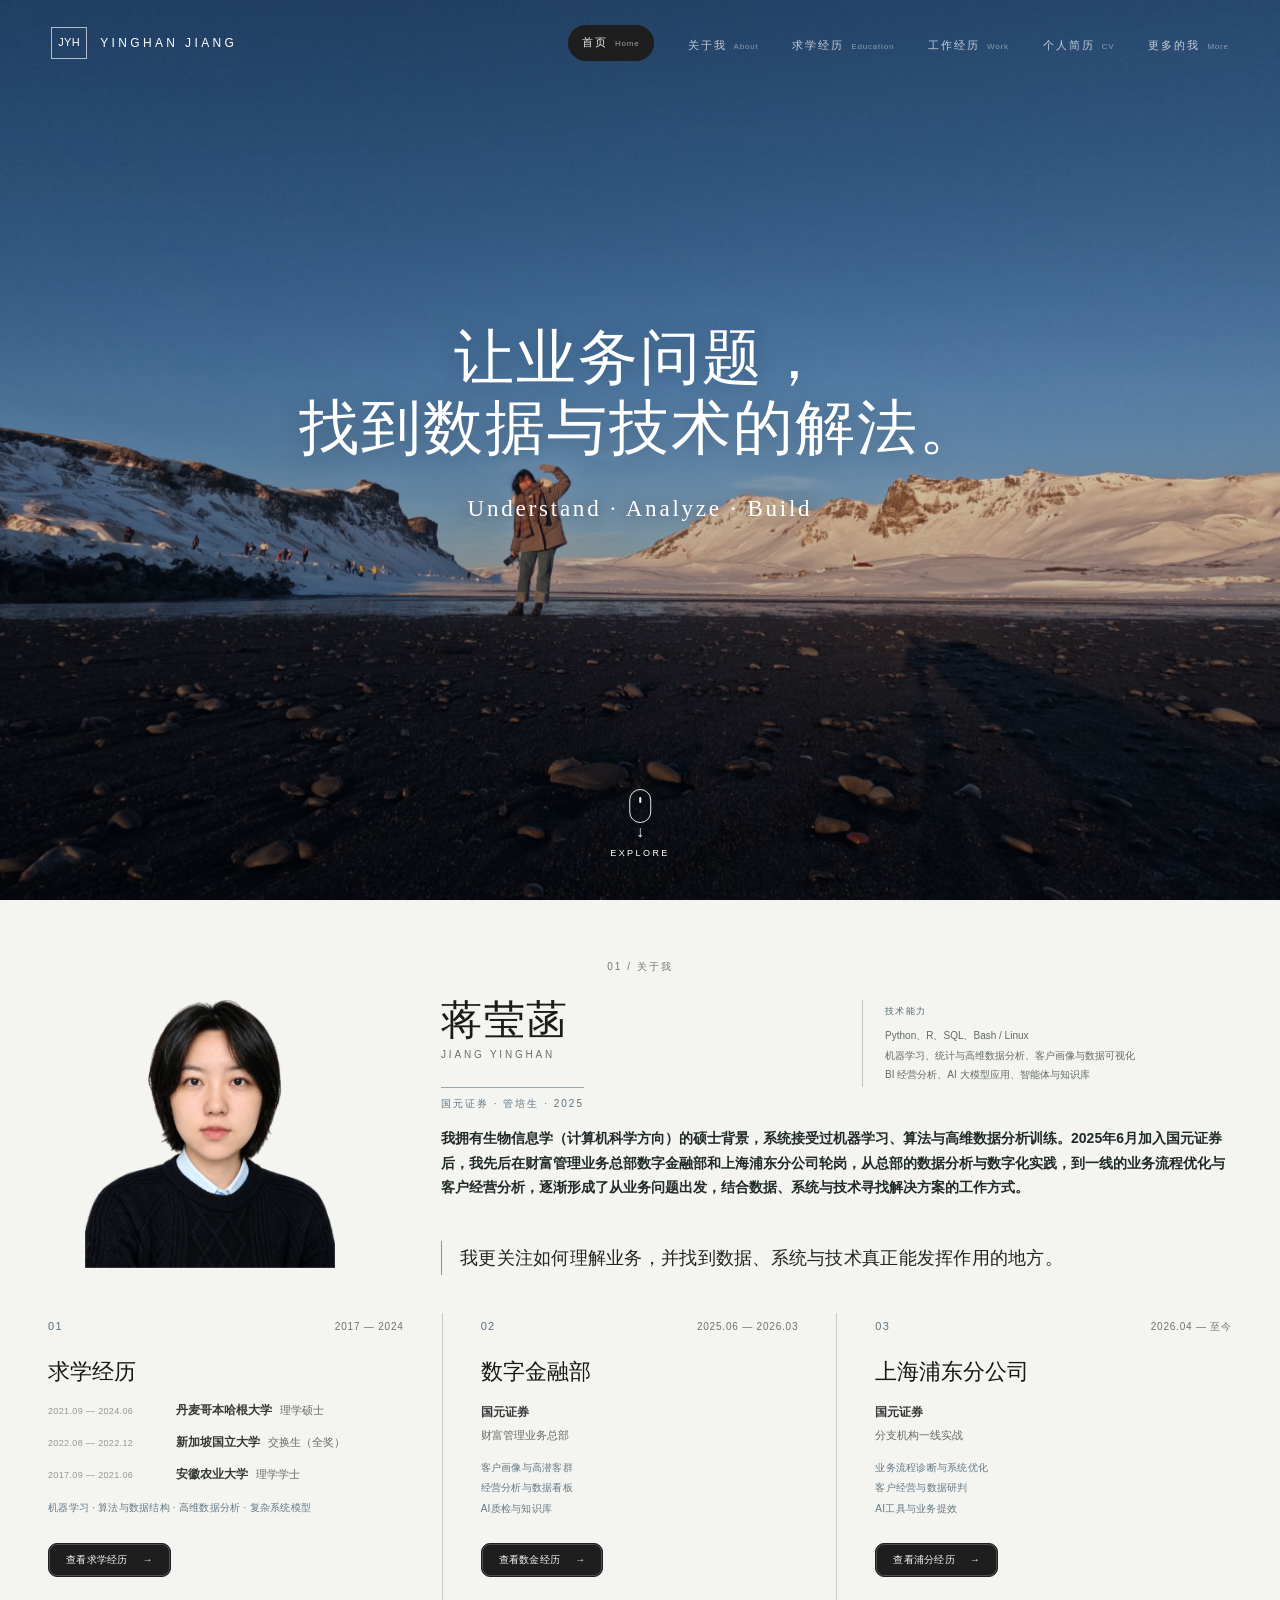
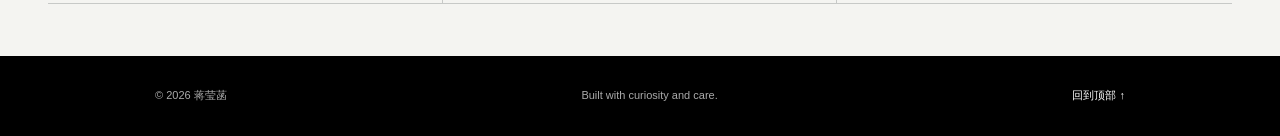
==== commit cb015d52: "Publish redesigned personal website" ====
--- a/index.html
+++ b/index.html
@@ -1,190 +1,56 @@
-<!DOCTYPE HTML>
-<!--
-	Miniport 1.0 
--->
-<html>
-	<head>
-		<title>Miniport </title>
-		<meta http-equiv="content-type" content="text/html; charset=utf-8" />
-		<meta name="description" content="" />
-		<meta name="keywords" content="" />
-		<link href="http://fonts.googleapis.com/css?family=Open+Sans:300,600,700" rel="stylesheet" />
-		<script src="js/jquery-1.8.3.min.js"></script>
-		<script src="css/5grid/init.js?use=mobile,desktop,1000px"></script>
-		<script src="js/init.js"></script>
-		<noscript>
-			<link rel="stylesheet" href="css/5grid/core.css" />
-			<link rel="stylesheet" href="css/5grid/core-desktop.css" />
-			<link rel="stylesheet" href="css/5grid/core-1200px.css" />
-			<link rel="stylesheet" href="css/5grid/core-noscript.css" />
-			<link rel="stylesheet" href="css/style.css" />
-			<link rel="stylesheet" href="css/style-desktop.css" />
-		</noscript>
-		<!--[if lte IE 9]><link rel="stylesheet" href="css/ie9.css" /><![endif]-->
-		<!--[if lte IE 8]><link rel="stylesheet" href="css/ie8.css" /><![endif]-->
-		<!--[if lte IE 7]><link rel="stylesheet" href="css/ie7.css" /><![endif]-->
-	</head>
-	<body>
-
-		<!-- Nav -->
-			<nav id="nav">
-				<ul>
-					<li><a href="#top">About Me</a></li>
-					<li><a href="#work">Project</a></li>
-					<li><a href="#portfolio">Photo</a></li>
-					<li><a href="#Contact">Blog</a></li>
-				</ul>
-			</nav>
-
-		<!-- Home -->
-			<div class="wrapper wrapper-style1 wrapper-first">
-				<article class="5grid-layout" id="top">
-					<div class="row">
-						<div class="4u">
-							<span class="me image image-full"><img src="images/me.jpg" alt="" /></span>
-						</div>
-						<div class="8u">
-							<header>
-								<h1>Hi. I'm <strong>Yinghan Jiang</strong>.</h1>
-							</header>
-							<p>I hold a bachelor’s degree in Environmental Science and a master’s in Bioinformatics. Currently, I am on a quest to find my own path, feeling perplexed and adrift, yet I am pressing on. This website serves as a window to delve deeper into understanding who I am.</p>
-							<a href="#work" class="button button-big">Learn about what I do</a>
-						</div>
-					</div>
-				</article>
-			</div>
-
-		<!-- Work -->
-			<div class="wrapper wrapper-style2">
-				<article id="work">
-					<header>
-						<h2>Delve into the intricacies of bioinformatics with me</h2>
-						<span>My current PROJECT experience is related to bioinformatics, here are some of the projects I have been involved in.</span>
-					</header>
-					<div class="5grid-layout">
-						<div class="row">
-							<div class="4u">
-								<section class="box box-style1">
-									<span class="image image-centered"><img src="images/work01.png" alt="" /></span>
-									<h3>Master Thesis </h3>
-									<p>Exploring the Role of MAFLD-Associated Molecular Risk Markers and Complications along the Liver-Kidney, Liver-Heart, and Liver-Brain Axes in the UK Biobank Cohort </p>
-								</section>
-							</div>
-							<div class="4u">
-								<section class="box box-style1">
-									<span class="image image-centered"><img src="images/work02.png" alt="" /></span>
-									<h3>Student Project</h3>
-									<p>Enhancement and improvement of the bioinformatics tools: locuscomparer and manhatten.</p>
-								</section>
-							</div>
-							<div class="4u">
-								<section class="box box-style1">
-									<span class="image image-centered"><img src="images/work03.png" alt="" /></span>
-									<h3>Undergraduate Project</h3>
-									<p>Using CRISPR-Cas9 to construct 1hB1 and LHCP gene mutants, and analyse and speculate the role of 1hB1 and LHCP genes in acetaminophen.</p>
-								</section>
-							</div>
-						</div>
-					</div>
-					<footer>
-						<p>About my interests and hobbies...</p>
-						<a href="#portfolio" class="button button-big">Take a glimpse into the tapestry of my life's journey</a>
-					</footer>
-				</article>
-			</div>
-
-		<!-- Portfolio -->
-			<div class="wrapper wrapper-style3">
-				<article id="portfolio">
-					<header>
-						<h2>Be curious about the world</h2>
-						<span>
-							I thrive on embracing new experiences and meeting new people, fearing stagnation above all. For me, change is not a challenge, it's a reward.</span>
-					</header>
-					<div class="5grid-layout">
-						<div class="row">
-							<div class="12u">
-							</div>
-						</div>
-						<div class="row">
-							<div class="4u">
-								<article class="box box-style2">
-									<a href="#" class="image image-full"><img src="images/portfolio01.jpg" alt="" /></a>
-									<h3><a href="#">Hiking</a></h3>
-									<p>I find solace in the embrace of hiking now, it replenishes my spirit and dispels any sense of void.</p>
-								</article>
-							</div>
-							<div class="4u">
-								<article class="box box-style2">
-									<a href="#" class="image image-full"><img src="images/portfolio02.jpg" alt="" /></a>
-									<h3><a href="#">Fishing</a></h3>
-									<p>I've been hooked on the sport since I caught three Atlantic cod in the Faroe Islands in the winter of '23.</p>
-								</article>
-							</div>
-							<div class="4u">
-								<article class="box box-style2">
-									<a href="#" class="image image-full"><img src="images/portfolio03.jpg" alt="" /></a>
-									<h3><a href="#">Music</a></h3>
-									<p>I think I'm a very good player, regrettably, my friends beg to differ.</p>
-								</article>
-							</div>
-						</div>
-						<div class="row">
-							<div class="4u">
-								<article class="box box-style2">
-									<a href="#" class="image image-full"><img src="images/portfolio04.jpg" alt="" /></a>
-									<h3><a href="#">Writing</a></h3>
-									<p>I am a person who has a very strong desire to express myself, so I will often record my thoughts, which is why there is a blog section.</p>
-								</article>
-							</div>
-							<div class="4u">
-								<article class="box box-style2">
-									<a href="#" class="image image-full"><img src="images/portfolio05.jpg" alt="" /></a>
-									<h3><a href="#">Cooking</a></h3>
-									<p>I'm definitely a good cook, specializing in Chinese and Thai food, and the picture is of a menu I designed for a party I invited friends to.</p>
-								</article>
-							</div>
-							<div class="4u">
-								<article class="box box-style2">
-									<a href="#" class="image image-full"><img src="images/portfolio06.jpg" alt="" /></a>
-									<h3><a href="#">Boxing</a></h3>
-									<p>Calling boxing my hobby might be a stretch since I'm only a month into the practice, yet featuring it on the website feels undeniably cool.</p>
-								</article>
-							</div>
-						</div>
-					</div>
-					<footer>
-						<a href="#contact" class="button button-big">Blog</a>
-					</footer>
-				</article>
-			</div>
-
-		<!-- BLOG -->
-			<div class="wrapper wrapper-style4">
-				<article id="BLOG">
-					<header>
-						<h2>Welcome to My Blog</h2>
-					</header>
-					<div class="5grid">
-						<div class="row row-special">
-							<div class="12u">
-								<h3>Find me on ...</h3>
-								<ul class="social">
-									<li class="facebook"><a href="https://www.facebook.com/profile.php?id=100020877540925">Facebook</a></li>
-									<li class="dribbble"><a href="https://github.com/yourusername">Github</a></li>
-									<li class="linkedin"><a href="https://www.linkedin.com/in/yinghan-jiang-162129226">LinkedIn</a></li>
-								</ul>
-							</div>
-						</div>
-					</div>
-					<footer>
-						<p id="copyright">
-							&copy; 2024 Yinghan
-						</p>
-					</footer>
-				</article>
-			</div>
-
-
-	</body>
-</html>+<!doctype html>
+<html lang="zh-CN">
+<head>
+  <meta charset="utf-8">
+  <meta name="viewport" content="width=device-width, initial-scale=1">
+  <meta name="theme-color" content="#102a26">
+  <meta name="description" content="蒋莹菡的个人能力档案：证券业务实践、数据分析、数字化建设与 AI 应用。">
+  <title>蒋莹菡｜业务 × 数据 × 技术</title>
+  <link rel="stylesheet" href="css/style.css">
+</head>
+<body>
+  <a class="skip-link" href="#main">跳到主要内容</a>
+  <header class="site-header" id="top">
+    <a class="brand" href="#top" aria-label="返回首页"><span class="brand-mark">JYH</span><span>YINGHAN JIANG</span></a>
+    <button class="nav-toggle" aria-expanded="false" aria-controls="site-nav">菜单</button>
+    <nav id="site-nav"><a href="#top">首页 <small>Home</small></a><a href="#about">关于我 <small>About</small></a><a href="education/index.html">求学经历 <small>Education</small></a><a href="work/index.html">工作经历 <small>Work</small></a><a href="files/Jiang_Yinghan_CV.pdf" download>个人简历 <small>CV</small></a><a href="more/index.html">更多的我 <small>More</small></a></nav>
+  </header>
+  <main id="main">
+    <section class="hero section-shell" aria-labelledby="hero-title">
+      <div class="hero-copy reveal">
+        <h1 id="hero-title"><span>让业务问题，</span><em>找到数据与技术的解法。</em></h1>
+        <p class="hero-lead">Understand · Analyze · Build</p>
+      </div>
+      <a class="hero-explore" href="#about" aria-label="向下浏览个人简介"><span></span><b>↓</b><small>EXPLORE</small></a>
+    </section>
+    <section class="about" id="about" aria-labelledby="about-title">
+      <div class="about-inner section-shell">
+        <p class="about-index reveal">01 / 关于我</p>
+        <div class="about-content">
+          <div class="about-photo reveal">
+            <figure><img src="images/professional-portrait-transparent.png" alt="蒋莹菡职业人像照片"></figure>
+          </div>
+          <div class="about-info about-copy reveal">
+            <div class="about-heading-row"><h2 id="about-title">蒋莹菡 <small>JIANG YINGHAN</small></h2><aside class="about-skills" aria-label="技术能力"><strong>技术能力</strong><p>Python、R、SQL、Bash / Linux</p><p>机器学习、统计与高维数据分析、客户画像与数据可视化</p><p>BI 经营分析、AI 大模型应用、智能体与知识库</p></aside></div>
+            <p class="about-role">国元证券 · 管培生 · 2025</p>
+            <div class="about-story">
+            <p>我拥有生物信息学（计算机科学方向）的硕士背景，系统接受过机器学习、算法与高维数据分析训练。2025年6月加入国元证券后，我先后在财富管理业务总部数字金融部和上海浦东分公司轮岗，从总部的数据分析与数字化实践，到一线的业务流程优化与客户经营分析，逐渐形成了从业务问题出发，结合数据、系统与技术寻找解决方案的工作方式。</p>
+            </div>
+            <blockquote>我更关注如何理解业务，并找到数据、系统与技术真正能发挥作用的地方。</blockquote>
+          </div>
+        </div>
+        <section class="experience-entrance reveal" id="experience-overview" aria-label="经历">
+          <div class="experience-grid">
+            <article class="experience-item"><div class="experience-item-top"><span>01</span><time>2017 — 2024</time></div><h3>求学经历</h3><div class="experience-records"><div class="experience-record"><time>2021.09 — 2024.06</time><p><strong>丹麦哥本哈根大学</strong><span>理学硕士</span></p></div><div class="experience-record"><time>2022.08 — 2022.12</time><p><strong>新加坡国立大学</strong><span>交换生（全奖）</span></p></div><div class="experience-record"><time>2017.09 — 2021.06</time><p><strong>安徽农业大学</strong><span>理学学士</span></p></div></div><p class="experience-keyline">机器学习 · 算法与数据结构 · 高维数据分析 · 复杂系统模型</p><a class="experience-button" href="education/index.html">查看求学经历 <span>→</span></a></article>
+            <article class="experience-item"><div class="experience-item-top"><span>02</span><time>2025.06 — 2026.03</time></div><h3>数字金融部</h3><div class="experience-organization"><strong>国元证券</strong><span>财富管理业务总部</span></div><div class="experience-directions"><p>客户画像与高潜客群</p><p>经营分析与数据看板</p><p>AI质检与知识库</p></div><a class="experience-button" href="work/index.html?open=digital">查看数金经历 <span>→</span></a></article>
+            <article class="experience-item"><div class="experience-item-top"><span>03</span><time>2026.04 — 至今</time></div><h3>上海浦东分公司</h3><div class="experience-organization"><strong>国元证券</strong><span>分支机构一线实战</span></div><div class="experience-directions"><p>业务流程诊断与系统优化</p><p>客户经营与数据研判</p><p>AI工具与业务提效</p></div><a class="experience-button" href="work/index.html?open=pudong">查看浦分经历 <span>→</span></a></article>
+          </div>
+        </section>
+      </div>
+    </section>
+  </main>
+  <dialog id="detail-dialog"><button class="dialog-close" aria-label="关闭">×</button><p class="dialog-kicker" id="dialog-kicker"></p><h2 id="dialog-title"></h2><div id="dialog-body"></div></dialog>
+  <footer><div class="section-shell"><span>© 2026 蒋莹菡</span><span>Built with curiosity and care.</span><a href="#top">回到顶部 ↑</a></div></footer>
+  <script src="js/init.js"></script>
+</body>
+</html>
--- a/css/style.css
+++ b/css/style.css
@@ -1,530 +1,168 @@
-/*
-	Miniport 1.0 
-*/
-
-/*********************************************************************************/
-/* Basic                                                                         */
-/*********************************************************************************/
-
-	*
-	{
-		-moz-box-sizing: border-box;
-		-webkit-box-sizing: border-box;
-		-o-box-sizing: border-box;
-		-ms-box-sizing: border-box;
-		box-sizing: border-box;
-	}
-
-	body, input, textarea
-	{
-		font-family: 'Open Sans', sans-serif;
-		line-height: 1.85em;
-		color: #888;
-		font-weight: 300;
-	}
-
-	a
-	{
-		color: #3B95C6;
-		text-decoration: underline;
-		-moz-transition: color .2s ease-in-out;
-		-webkit-transition: color .2s ease-in-out;
-		-o-transition: color .2s ease-in-out;
-		-ms-transition: color .2s ease-in-out;
-		transition: color .2s ease-in-out;
-	}
-	
-		a:hover
-		{
-			color: #1B75A6 !important;
-		}
-
-	strong, b
-	{
-		font-weight: 600;
-		color: #3e3e3e;
-	}
-	
-	h1, h2, h3, h4, h5, h6
-	{
-		color: #3e3e3e;
-	}
-	
-		h1 a, h2 a, h3 a, h4 a, h5 a, h6 a
-		{
-			text-decoration: none;
-			color: inherit;
-		}
-	
-	h2, h3, h4, h5, h6
-	{
-		font-weight: 700;
-	}
-	
-	h1
-	{
-		font-weight: 300;
-	}
-	
-		h1 strong
-		{
-			font-weight: 700;
-		}
-	
-	em, i
-	{
-		font-style: italic;
-	}
-	
-	form
-	{
-	}
-	
-		form input,
-		form select,
-		form textarea
-		{
-			-webkit-appearance: none;
-		}
-
-		form input[type=text],
-		form input[type=password],
-		form select,
-		form textarea
-		{
-			width: 100%;
-			border: 0;
-			padding: 0.75em;
-			font-size: 1em;
-			border-radius: 8px;
-			background: #282828;
-			color: #bbb;
-			box-shadow: inset 0px 2px 5px 0px rgba(0,0,0,0.05), 0px 1px 0px 0px rgba(255,255,255,0.025);
-		}
-
-		form input[type=text]:focus,
-		form input[type=password]:focus,
-		form select:focus,
-		form textarea:focus
-		{
-			box-shadow: inset 0px 2px 5px 0px rgba(0,0,0,0.05), 0px 1px 0px 0px rgba(255,255,255,0.025), 0px 0px 2px 2px #74CAEE;
-		}
-		
-		form textarea
-		{
-			height: 15em;
-		}
-		
-		form .formerize-placeholder
-		{
-			color: #555 !important;
-		}
-
-		form ::-webkit-input-placeholder
-		{
-			color: #555 !important;
-		}
-
-		form :-moz-placeholder
-		{
-			color: #555 !important;
-		}
-
-		form ::-moz-placeholder
-		{
-			color: #555 !important;
-		}
-
-		form :-ms-input-placeholder
-		{
-			color: #555 !important;
-		}
-
-		form ::-moz-focus-inner
-		{
-			border: 0;
-		}
-
-	br.clear
-	{
-		clear: both;
-	}
-	
-	p, ul, ol, dl, table
-	{
-		margin-bottom: 2em;
-	}
-	
-	section,
-	article
-	{
-		margin-bottom: 3em;
-	}
-	
-	section > :last-child,
-	article > :last-child
-	{
-		margin-bottom: 0;
-	}
-
-	section:last-child,
-	article:last-child
-	{
-		margin-bottom: 0;
-	}
-
-	.image
-	{
-		display: inline-block;
-	}
-	
-		.image img
-		{
-			display: block;
-			width: 100%;
-		}
-
-	.image-full
-	{
-		display: block;
-		width: 100%;
-		margin: 0 0 2em 0;
-	}
-	
-	.image-left
-	{
-		float: left;
-		margin: 0 2em 2em 0;
-	}
-	
-	.image-centered
-	{
-		display: block;
-		margin: 0 0 2em 0;
-	}
-
-		.image-centered img
-		{
-			margin: 0 auto;
-			width: auto;
-		}
-	
-	.button
-	{
-		position: relative;
-		display: inline-block;
-		color: #fff;
-		text-decoration: none;
-		font-weight: 700;
-		border: 0;
-		outline: 0;
-		cursor: pointer;
-		border-radius: 8px;
-		text-shadow: -1px -1px 0.5px rgba(0,0,0,0.5);
-		overflow: hidden;
-		background: #61b8db;
-		background-image: -moz-linear-gradient(top, rgba(97,184,219,0), rgba(48,141,196,1));
-		background-image: -webkit-linear-gradient(top, rgba(97,184,219,0), rgba(48,141,196,1));
-		background-image: -o-linear-gradient(top, rgba(97,184,219,0), rgba(48,141,196,1));
-		background-image: -ms-linear-gradient(top, rgba(97,184,219,0), rgba(48,141,196,1));
-		background-image: linear-gradient(top, rgba(97,184,219,0), rgba(48,141,196,1));
-		box-shadow: inset 0px 0px 0px 1px #135c86, inset 0px 2px 1px 0px rgba(255,255,255,0.75);
-		-moz-transition: background-color .2s ease-in-out;
-		-webkit-transition: background-color .2s ease-in-out;
-		-o-transition: background-color .2s ease-in-out;
-		-ms-transition: background-color .2s ease-in-out;
-		transition: background-color .2s ease-in-out;
-	}
-
-		.button:before
-		{
-			content: '';
-			display: block;
-			position: absolute;
-			left: 0;
-			top: 0;
-			width: 100%;
-			height: 100%;
-			background: url('images/bg.png');
-		}
-
-		.button:hover
-		{
-			background-color: #76cdf0;
-			color: #fff !important;
-		}
-		
-		.button:active
-		{
-			background-image: -moz-linear-gradient(top, rgba(48,141,196,1), rgba(77,164,199,0));
-			background-image: -webkit-linear-gradient(top, rgba(48,141,196,1), rgba(77,164,199,0));
-			background-image: -o-linear-gradient(top, rgba(48,141,196,1), rgba(77,164,199,0));
-			background-image: -ms-linear-gradient(top, rgba(48,141,196,1), rgba(77,164,199,0));
-			background-image: linear-gradient(top, rgba(48,141,196,1), rgba(77,164,199,0));
-			box-shadow: inset 0px 0px 0px 1px #135c86, inset 0px -2px 1px 0px rgba(255,255,255,0.75);
-			top: 1px;
-		}
-	
-		.button-alt
-		{
-			background-color: #393939;
-			background-image: -moz-linear-gradient(top, rgba(50,50,50,0), rgba(45,45,45,1));
-			background-image: -webkit-linear-gradient(top, rgba(50,50,50,0), rgba(45,45,45,1));
-			background-image: -o-linear-gradient(top, rgba(50,50,50,0), rgba(45,45,45,1));
-			background-image: -ms-linear-gradient(top, rgba(50,50,50,0), rgba(45,45,45,1));
-			background-image: linear-gradient(top, rgba(50,50,50,0), rgba(45,45,45,1));
-			box-shadow: inset 0px 0px 0px 1px #242424, inset 0px 2px 1px 0px rgba(255,255,255,0.2);
-		}
-
-			.button-alt:hover
-			{
-				background-color: #444;
-			}
-			
-			.button-alt:active
-			{
-				background-image: -moz-linear-gradient(top, rgba(45,45,45,1), rgba(50,50,50,0));
-				background-image: -webkit-linear-gradient(top, rgba(45,45,45,1), rgba(50,50,50,0));
-				background-image: -o-linear-gradient(top, rgba(45,45,45,1), rgba(50,50,50,0));
-				background-image: -ms-linear-gradient(top, rgba(45,45,45,1), rgba(50,50,50,0));
-				background-image: linear-gradient(top, rgba(45,45,45,1), rgba(50,50,50,0));
-				box-shadow: inset 0px 0px 0px 1px #242424, inset 0px -2px 1px 0px rgba(255,255,255,0.2);
-			}
-	
-		.button-big
-		{
-		}
-
-	ul.social
-	{
-		cursor: default;
-		margin: 0;
-	}
-	
-		ul.social li
-		{
-			position: relative;
-			display: inline-block;
-			margin: 0.25em;
-			top: 0;
-			border-radius: 6px;
-			overflow: hidden;
-			background: #444;
-			background-image: -moz-linear-gradient(top, rgba(0,0,0,0), rgba(0,0,0,0.2));
-			background-image: -webkit-linear-gradient(top, rgba(0,0,0,0), rgba(0,0,0,0.2));
-			background-image: -o-linear-gradient(top, rgba(0,0,0,0), rgba(0,0,0,0.2));
-			background-image: -ms-linear-gradient(top, rgba(0,0,0,0), rgba(0,0,0,0.2));
-			background-image: linear-gradient(top, rgba(0,0,0,0), rgba(0,0,0,0.2));
-			-moz-transition: background-color .2s ease-in-out, top .2s ease-in-out;
-			-webkit-transition: background-color .2s ease-in-out, top .2s ease-in-out;
-			-o-transition: background-color .2s ease-in-out, top .2s ease-in-out;
-			-ms-transition: background-color .2s ease-in-out, top .2s ease-in-out;
-			transition: background-color .2s ease-in-out, top .2s ease-in-out;
-			box-shadow: inset 0px 0px 0px 1px #282828, inset 0px 2px 1px 0px rgba(255,255,255,0.1);
-		}
-
-			ul.social li a
-			{
-				display: block;
-				position: relative;
-				background: url('images/social.png');
-				width: 48px;
-				height: 48px;
-				text-indent: -9999em;
-				outline: 0;
-			}
-			
-				ul.social li.facebook a						{ background-position: 0px 0px; }
-					ul.social li.facebook:hover				{ background-color: #3C5A98; }
-				ul.social li.twitter a						{ background-position: -48px 0px; }
-					ul.social li.twitter:hover				{ background-color: #2DAAE4; }
-				ul.social li.rss a							{ background-position: -96px 0px; }
-					ul.social li.rss:hover					{ background-color: #F2600B; }
-				ul.social li.dribbble a						{ background-position: -144px 0px; }
-					ul.social li.dribbble:hover				{ background-color: #C4376B; }
-				ul.social li.linkedin a						{ background-position: -192px 0px; }
-					ul.social li.linkedin:hover				{ background-color: #006599; }
-				ul.social li.tumblr a						{ background-position: -240px 0px; }
-					ul.social li.tumblr:hover				{ background-color: #51718A; }
-				ul.social li.googleplus a					{ background-position: -288px 0px; }
-					ul.social li.googleplus:hover			{ background-color: #DA2713; }
-
-			ul.social li:hover
-			{
-				top: -5px;
-			}
-
-			ul.social li:active
-			{
-				top: 0;
-			}
-
-	.box
-	{
-		background: #fff;
-		box-shadow: inset 0px 0px 0px 1px rgba(0,0,0,0.15), 0px 2px 3px 0px rgba(0,0,0,0.1);
-		text-align: center;
-	}
-
-		.box .image-full
-		{
-			position: relative;
-		}
-
-/*********************************************************************************/
-/* Wrappers                                                                      */
-/*********************************************************************************/
-
-	.wrapper
-	{
-		background-image: url('images/bg.png');
-		box-shadow: inset 0px 1px 0px 0px rgba(0,0,0,0.05), inset 0px 2px 3px 0px rgba(0,0,0,0.1);
-	}
-
-	.wrapper-first
-	{
-		box-shadow: none;
-	}
-
-	.wrapper-style1
-	{
-		background-image: none;
-		background-color: #fff;
-	}
-	
-	.wrapper-style2
-	{
-		background-color: #fafafa;
-		text-shadow: 1px 1px 0px #fff;
-	}
-	
-	.wrapper-style3
-	{
-		background-color: #f4f4f4;
-		text-shadow: 1px 1px 0px #fff;
-	}
-
-	.wrapper-style4
-	{
-		background-color: #303030;
-		color: #999;
-		text-shadow: -1px -1px 0px #181818;
-	}
-
-		.wrapper-style4 h1, 
-		.wrapper-style4 h2, 
-		.wrapper-style4 h3, 
-		.wrapper-style4 h4, 
-		.wrapper-style4 h5, 
-		.wrapper-style4 h6
-		{
-			color: #fff;
-		}
-		
-		.wrapper-style4 .row-special
-		{
-			border-top: solid 1px rgba(0,0,0,0.5);
-			border-bottom: solid 1px rgba(0,0,0,0.5);
-			box-shadow: inset 0px 1px 0px 0px rgba(255,255,255,0.1), 0px 1px 0px 0px rgba(255,255,255,0.1);
-		}
-
-/*********************************************************************************/
-/* Nav                                                                           */
-/*********************************************************************************/
-
-	#nav
-	{
-		background-color: #282828;
-		text-align: center;
-		position: fixed;
-		left: 0;
-		top: 0;
-		width: 100%;
-		z-index: 10000;
-		cursor: default;
-	}
-	
-		#nav ul
-		{
-			margin: 0;
-		}
-	
-		#nav li
-		{
-			display: inline-block;
-		}
-		
-		#nav a
-		{
-			position: relative;
-			display: block;
-			color: #fff;
-			text-decoration: none;
-			outline: 0;
-		}
-		
-			#nav a:hover
-			{
-				color: #fff !important;
-			}
-			
-			#nav a.active:before
-			{
-				content: '';
-				display: block;
-				position: absolute;
-				bottom: -0.6em;
-				left: 50%;
-				margin-left: -0.75em;
-				border-left: solid 0.75em transparent;
-				border-right: solid 0.75em transparent;
-				border-top: solid 0.6em #282828;
-			}
-			
-/*********************************************************************************/
-/* Articles                                                                      */
-/*********************************************************************************/
-
-	#top
-	{
-	}
-
-		#top .me
-		{
-			border-radius: 50%;
-			overflow: hidden;
-		}
-
-		#top p
-		{
-		}
-	
-			#top p a
-			{
-				color: inherit;
-			}
-
-/*********************************************************************************/
-/* Copyright                                                                     */
-/*********************************************************************************/
-
-	#copyright
-	{
-		color: #666;
-	}
-	
-		#copyright a
-		{
-			color: inherit;
-
-			-moz-transition: color .2s ease-in-out;
-			-webkit-transition: color .2s ease-in-out;
-			-o-transition: color .2s ease-in-out;
-			-ms-transition: color .2s ease-in-out;
-			transition: color .2s ease-in-out;
-		}
-		
-		#copyright a:hover
-		{
-			color: #777;
-		}+:root{--black:#050505;--blue:#15a8d4;--ink:#171717;--muted:#666;--line:#dedede;--soft:#efefef;--white:#fff;--sans:"Open Sans","PingFang SC","Microsoft YaHei",Arial,sans-serif;--serif:"Times New Roman","Songti SC",serif}
+*{box-sizing:border-box}html{scroll-behavior:smooth}body{margin:0;background:#fff;color:var(--ink);font:15px/1.75 var(--sans);-webkit-font-smoothing:antialiased}a{color:inherit;text-decoration:none}button{font:inherit}img{display:block;width:100%;height:100%;object-fit:cover}h1,h2,h3,p{margin-top:0}.section-shell{width:min(970px,calc(100% - 40px));margin:auto}.skip-link{position:fixed;top:-50px;left:15px;z-index:99;background:#fff;padding:10px}.skip-link:focus{top:10px}
+.site-header{height:86px;padding:0 clamp(24px,4vw,56px);display:flex;align-items:center;justify-content:space-between;background:transparent;color:#fff;position:absolute;top:0;left:0;right:0;z-index:40}.brand{display:flex;align-items:center;gap:13px;font-size:12px;font-weight:400;letter-spacing:.28em}.brand span:last-child{font-weight:400}.brand-mark{display:inline-grid;place-items:center;width:32px;height:32px;border:1px solid rgba(255,255,255,.65);font-size:11px;letter-spacing:.08em}.site-header nav{display:flex;align-items:center;height:100%;gap:34px}.site-header nav a{position:relative;padding:31px 0 25px;font-size:11px;letter-spacing:.18em;transition:.2s}.site-header nav a:after{content:"";position:absolute;left:0;right:100%;bottom:21px;height:1px;background:#fff;transition:.25s}.site-header nav a:hover:after,.site-header nav a:focus:after{right:0}.nav-contact{background:transparent}.nav-toggle{display:none;color:#fff;border:0;background:none}
+.hero{width:100%;height:100svh;min-height:680px;max-width:none;position:relative;display:flex;align-items:center;justify-content:center;padding:90px 24px 120px;background:linear-gradient(rgba(7,25,41,.2),rgba(4,12,20,.32)),url("../images/home-hero.jpg") center 48%/cover no-repeat;color:#fff;text-align:center}.hero-copy{width:min(1000px,100%);margin-top:-2vh}.hero h1{font-family:"Songti SC","STSong","SimSun",serif;font-size:clamp(42px,5.2vw,78px);font-weight:400;line-height:1.26;letter-spacing:.035em;text-shadow:0 3px 24px rgba(0,0,0,.24);margin-bottom:28px}.hero h1 em{font:inherit}.hero-lead{margin:0 auto;font-family:Georgia,"Times New Roman",serif;font-size:clamp(16px,1.8vw,25px);letter-spacing:.16em;text-shadow:0 2px 14px rgba(0,0,0,.35)}.hero-explore{position:absolute;bottom:38px;left:50%;transform:translateX(-50%);display:flex;flex-direction:column;align-items:center;color:#fff}.hero-explore span{width:22px;height:34px;border:1px solid rgba(255,255,255,.9);border-radius:13px;position:relative}.hero-explore span:after{content:"";position:absolute;top:7px;left:50%;width:2px;height:6px;background:#fff;transform:translateX(-50%);border-radius:2px}.hero-explore b{font-size:16px;line-height:1.15;font-weight:300}.hero-explore small{font-size:9px;letter-spacing:.27em;margin-top:5px}.button{display:inline-flex;gap:28px;align-items:center;padding:13px 24px;background:var(--blue);color:#fff;font-weight:600;font-size:13px}.text-link{border-bottom:1px solid #fff}
+.metrics{margin-top:0;background:#fff}.metrics-inner{display:grid;grid-template-columns:repeat(4,1fr);padding:65px 0}.metrics article{text-align:center;border-right:1px solid var(--line);padding:5px 15px}.metrics article:last-child{border:0}.metrics strong{display:block;color:var(--blue);font-size:31px;font-weight:600}.metrics span{font-size:12px;color:var(--muted)}
+.intro,.profile{display:grid;grid-template-columns:190px 1fr;gap:35px;padding:90px 0}.intro{border-top:1px solid var(--line)}.section-label{font-size:12px;letter-spacing:.12em;text-transform:uppercase;font-weight:700}.section-label b{display:block;color:var(--blue);font-weight:400;margin-top:8px}.intro h2,.section-heading h2,.method h2,.profile h2,.closing h2{font-size:32px;font-weight:300;line-height:1.35;margin-bottom:20px}.intro h2,.profile h2{font-family:var(--serif);font-style:italic}.intro-content>p,.section-heading>p,.profile-copy>p{color:var(--muted);font-size:16px}.capability-line{display:flex;flex-wrap:wrap;gap:12px;align-items:center;margin-top:32px}.capability-line span{font-weight:600}.capability-line i{color:var(--blue)}
+.cases{padding:90px 0}.section-heading{display:grid;grid-template-columns:190px 1fr;gap:0 35px;margin-bottom:45px}.section-heading h2,.section-heading>p{grid-column:2}.case-card{background:#fff;border-top:1px solid var(--line);padding:30px 0;cursor:pointer;transition:.25s}.case-card:hover,.case-card:focus{padding-left:18px;padding-right:18px;background:#f6fbfd;outline:none}.case-meta{display:flex;justify-content:space-between;color:#777;font-size:11px;letter-spacing:.1em;margin-bottom:25px}.case-main{display:grid;grid-template-columns:1fr 230px;gap:55px}.case-card h3{font-size:24px;line-height:1.4;font-weight:600}.case-card p{color:var(--muted)}.case-result{border-left:3px solid var(--blue);padding-left:25px;align-self:end}.case-result strong{display:block;font-size:45px;font-weight:300;color:var(--blue);line-height:1.1}.case-result span{font-size:11px}.case-tags{list-style:none;padding:0;display:flex;flex-wrap:wrap;gap:7px}.case-tags li,.personality span{border:1px solid #bbb;padding:4px 10px;font-size:10px}.card-link{display:inline-block;color:var(--blue);font-size:12px;margin-top:10px}.case-grid{display:grid;grid-template-columns:repeat(2,1fr);gap:34px}.case-grid .case-result{margin:25px 0}.case-grid .case-card{border-bottom:1px solid var(--line)}
+.method{width:100%;max-width:none;background:#111;color:#fff;padding:80px max(24px,calc((100vw - 970px)/2));margin:30px 0 90px}.section-label.light{color:#fff}.method h2{max-width:650px;margin:28px 0 50px}.method-flow{list-style:none;padding:0;margin:0;display:grid;grid-template-columns:repeat(4,1fr)}.method-flow li{padding:20px;border-left:1px solid #444}.method-flow b{color:var(--blue);font-size:11px}.method-flow h3{font-size:18px;margin:25px 0 10px}.method-flow p{color:#aaa;font-size:12px}
+.experience,.education{padding:80px 0}.timeline-item{display:grid;grid-template-columns:190px 1fr;gap:35px;border-top:1px solid var(--line);padding:28px 0;cursor:pointer}.timeline-item:last-child{border-bottom:1px solid var(--line)}.timeline-date{font-size:12px;color:#777}.timeline-item>div:last-child{display:grid;grid-template-columns:1fr 1fr;gap:0 30px}.timeline-org{grid-column:1/-1;font-size:11px;color:var(--blue)!important;text-transform:uppercase;letter-spacing:.08em}.timeline-item h3{font-size:20px}.timeline-item p{color:var(--muted)}.timeline-item .card-link{grid-column:1/-1;width:max-content}
+.profile{width:100%;max-width:none;padding:95px max(24px,calc((100vw - 970px)/2));background:var(--soft);grid-template-columns:1fr 1fr;gap:60px}.profile-copy .section-label{margin-bottom:45px}.personality{display:flex;gap:7px;flex-wrap:wrap;margin-top:25px}.life-grid{display:grid;grid-template-columns:1fr 1fr;gap:8px}.life-grid figure{height:180px;margin:0;position:relative;overflow:hidden}.life-grid .life-main{grid-column:1/-1;height:290px}.life-grid figcaption{position:absolute;left:0;bottom:0;background:#000;color:#fff;padding:6px 10px;font-size:10px}
+.education-grid{display:grid;grid-template-columns:1.2fr .8fr;gap:50px}.edu-list article{display:grid;grid-template-columns:120px 1fr;border-top:1px solid var(--line);padding:22px 0;cursor:pointer}.edu-list h3{font-size:19px;margin-bottom:3px}.edu-list p,.edu-list>article>span{font-size:12px;color:var(--muted)}.skills{background:#f1f1f1;padding:30px}.skills>p{font-size:10px;letter-spacing:.12em;color:#777;margin-top:18px}.skills div{display:flex;gap:7px;flex-wrap:wrap}.skills span{background:#fff;padding:5px 9px;font-size:11px}.skills small{color:#666}
+.closing{width:100%;max-width:none;background:url("../images/portfolio02.jpg") center/cover no-repeat;position:relative;color:#fff;padding:110px max(24px,calc((100vw - 970px)/2));min-height:430px}.closing:before{content:"";position:absolute;inset:0;background:rgba(0,0,0,.58)}.closing>*{position:relative;z-index:1}.closing h2{font-size:38px;max-width:650px}.light-button{background:var(--blue)}footer{background:#000;color:#aaa;padding:30px 0;font-size:11px}footer>div{display:flex;justify-content:space-between}footer a{color:#fff}
+
+/* Hero to About narrative */
+.site-header{position:fixed;transition:height .35s,background-color .35s,color .35s,box-shadow .35s}.site-header.scrolled{height:68px;background:rgba(255,255,255,.94);color:var(--ink);box-shadow:0 1px 0 rgba(0,0,0,.08);backdrop-filter:blur(12px)}.site-header.scrolled .brand-mark{border-color:#888}.site-header.scrolled nav a:after{background:var(--ink)}.site-header nav small{font-size:8px;letter-spacing:.1em;opacity:.62;margin-left:2px}.brand-mark{width:36px;letter-spacing:.04em}.hero{isolation:isolate;overflow:hidden;background:none;--hero-progress:0}.hero:before{content:"";position:absolute;z-index:-2;inset:-3%;background:url("../images/home-hero.jpg") center 48%/cover no-repeat;transform:translateY(calc(var(--hero-progress) * -7vh)) scale(1.04);will-change:transform}.hero:after{content:"";position:absolute;z-index:-1;inset:0;background:linear-gradient(rgba(7,25,41,.19),rgba(4,12,20,.35))}.hero-copy{opacity:calc(1 - var(--hero-progress) * 1.45);transform:translateY(calc(var(--hero-progress) * -24px));will-change:opacity,transform}.hero-explore{animation:explorePulse 2.1s ease-in-out infinite}.hero-explore:hover{animation-play-state:paused}.hero-explore:hover small{letter-spacing:.36em}.hero-explore small{transition:letter-spacing .25s}@keyframes explorePulse{0%,100%{opacity:.62;transform:translate(-50%,0)}50%{opacity:1;transform:translate(-50%,7px)}}
+.about{position:relative;background:#f8f8f6;min-height:100svh;padding:clamp(105px,12vh,145px) 0 86px;box-shadow:0 -24px 70px rgba(0,0,0,.1)}.about-inner{display:grid;grid-template-columns:minmax(290px,390px) 1fr;gap:58px 76px}.about-index,.journey-title,.about-role{font-size:10px;letter-spacing:.2em;color:#6f7574}.about-index{margin-bottom:20px}.about-visual figure{height:500px;margin:0;position:relative;background:#dcdedb;overflow:hidden}.about-visual img{object-position:center center;filter:saturate(.8) contrast(.95)}.about-visual figcaption{position:absolute;right:-1px;bottom:-1px;background:#f8f8f6;padding:17px 0 0 22px;color:#69706e;font:italic 13px/1.6 Georgia,serif;letter-spacing:.04em}.about-copy{padding-top:35px}.about-role{color:#397f92;margin-bottom:22px}.about-copy h2{font:400 clamp(38px,4vw,57px)/1.08 "Songti SC","STSong",serif;letter-spacing:.04em;margin-bottom:21px}.about-copy h2 small{display:block;margin-top:12px;font:500 10px/1.4 var(--sans);letter-spacing:.28em;color:#737876}.about-position{padding-bottom:22px;border-bottom:1px solid #cfd2d0;color:#1d4f5c;font:italic 16px Georgia,serif;letter-spacing:.08em}.about-story{max-width:620px;margin-top:26px}.about-story p{color:#525957;font-size:14px;line-height:1.95;margin-bottom:15px}.about-story p:last-child{color:#1f2927;font-weight:600}.about-journey{grid-column:1/-1;border-top:1px solid #cfd2d0;padding-top:25px}.about-journey ol{list-style:none;margin:0;padding:0;display:grid;grid-template-columns:repeat(3,1fr)}.about-journey li{position:relative;padding:28px 34px 24px 0;border-right:1px solid #d7d9d7}.about-journey li+li{padding-left:34px}.about-journey li:last-child{border-right:0}.about-journey span{position:absolute;right:16px;top:24px;color:#a3a7a5;font-size:10px}.about-journey small{display:block;color:#787e7c;font-size:10px;letter-spacing:.1em}.about-journey strong{display:block;font-family:"Songti SC","STSong",serif;font-size:21px;font-weight:500;margin:9px 0 3px}.about-journey li p{margin:0;color:#858a88;font-size:10px;letter-spacing:.06em}.about-next{margin-top:25px;display:flex;align-items:center;justify-content:flex-end;gap:18px;color:#1b505f;font-size:12px}.about-next span{font-size:8px;letter-spacing:.2em;color:#959a98}.about-next b{font-size:18px;font-weight:400;transition:transform .25s}.about-next:hover b{transform:translate(4px,4px)}
+dialog{width:min(720px,calc(100% - 30px));max-height:85vh;border:0;padding:52px;background:#fff;box-shadow:0 30px 90px rgba(0,0,0,.35)}dialog::backdrop{background:rgba(0,0,0,.75)}.dialog-close{position:absolute;right:17px;top:10px;border:0;background:none;font-size:30px;cursor:pointer}.dialog-kicker{color:var(--blue);font-size:10px;letter-spacing:.12em;text-transform:uppercase}dialog h2{font-size:32px;font-weight:300}dialog h3{font-size:12px;text-transform:uppercase;letter-spacing:.08em;margin-top:26px}dialog p,dialog li{color:#666}.reveal{opacity:0;transform:translateY(15px);transition:.6s}.reveal.visible{opacity:1;transform:none}
+@media(max-width:760px){.section-shell{width:calc(100% - 30px)}.site-header{height:68px;padding:0 16px}.brand span:last-child{display:none}.nav-toggle{display:block;letter-spacing:.12em}.site-header nav{display:none;position:absolute;top:68px;left:0;right:0;height:auto;background:rgba(0,0,0,.9);flex-direction:column;gap:0;align-items:stretch}.site-header nav.open{display:flex}.site-header nav a{padding:14px 20px}.site-header nav a:after{display:none}.hero{height:100svh;min-height:620px;padding:80px 20px 110px;background-position:58% center}.hero h1{font-size:clamp(36px,10vw,48px);line-height:1.38;letter-spacing:.01em}.hero-lead{max-width:330px;font-size:13px;line-height:1.8;letter-spacing:.1em}.hero-explore{bottom:25px}.metrics-inner{grid-template-columns:1fr 1fr;padding:35px 0}.metrics article{padding:15px;border-bottom:1px solid var(--line)}.intro,.profile{grid-template-columns:1fr;padding:70px 0}.section-label{margin-bottom:28px}.section-heading{display:block}.case-main,.case-grid,.education-grid{grid-template-columns:1fr}.case-main{gap:20px}.case-result{border-left:0;padding-left:0}.method{padding:65px 18px}.method-flow{grid-template-columns:1fr 1fr}.timeline-item{grid-template-columns:1fr;gap:8px}.timeline-item>div:last-child{grid-template-columns:1fr}.profile{padding:70px 18px}.life-grid .life-main{height:240px}.closing{padding:85px 18px}footer>div{flex-direction:column;gap:8px}dialog{padding:40px 24px}}
+@media(prefers-reduced-motion:reduce){*{scroll-behavior:auto!important;transition:none!important}.reveal{opacity:1;transform:none}}
+
+@media(max-width:1080px){.site-header nav{gap:17px}.site-header nav a{letter-spacing:.1em}.site-header nav small{display:none}.about-inner{gap:50px}.about-visual figure{height:470px}}
+@media(max-width:760px){.site-header.scrolled{height:60px}.site-header nav small{display:inline}.hero:before{background-position:58% center}.about{padding:92px 0 62px}.about-inner{grid-template-columns:1fr;gap:38px}.about-index{margin-bottom:14px}.about-visual figure{height:440px}.about-visual figcaption{font-size:11px}.about-copy{padding-top:0}.about-copy h2{font-size:42px}.about-story p{font-size:14px;line-height:1.85}.about-journey{padding-top:22px}.about-journey ol{grid-template-columns:1fr}.about-journey li,.about-journey li+li{padding:22px 28px 22px 0;border-right:0;border-bottom:1px solid #d7d9d7}.about-journey span{right:2px}.about-next{justify-content:space-between;line-height:1.5}.about-next span{display:none}}
+
+/* Editorial About redesign */
+.site-header.scrolled{background:rgba(244,244,241,.96)}.site-header.scrolled .nav-toggle{color:var(--ink)}
+.about{background:#f5f3ee;box-shadow:none;padding:120px 0 94px;isolation:isolate}.about:before{content:"";position:absolute;z-index:-1;left:0;right:0;top:-110px;height:112px;background:linear-gradient(to bottom,rgba(17,18,18,0),#514f4b 30%,#aaa69f 65%,#f5f3ee 100%);pointer-events:none}.about-inner{width:min(1100px,calc(100% - 64px));grid-template-columns:minmax(0,2.1fr) minmax(230px,.78fr);gap:72px 82px;align-items:start}.about-copy{padding-top:0}.about-index{color:#777772;margin-bottom:58px}.about-copy h2{font-size:clamp(52px,5.3vw,74px);line-height:1;margin-bottom:24px;color:#1b1b1a}.about-copy h2 small{margin-top:16px;color:#6d6d68}.about-role{display:inline-block;color:#5e7480;border-top:1px solid #9ca8ad;padding-top:12px;margin:0 0 38px}.about-story{max-width:640px;margin:0}.about-story p{font-size:15px;line-height:2;color:#4d4d49;margin-bottom:16px}.about-copy blockquote{margin:44px 0 0;padding:8px 0 8px 30px;border-left:1px solid #7e8f97;color:#222220;font-family:"Songti SC","STSong",serif;font-size:clamp(21px,2.15vw,29px);font-weight:400;line-height:1.65;letter-spacing:.015em}.about-visual{padding-top:103px}.about-visual figure{height:auto;aspect-ratio:1279/1555;margin:0;background:transparent;overflow:hidden;position:relative}.about-visual figure:after{content:"";position:absolute;inset:0;box-shadow:inset 0 0 42px 20px #f5f3ee;pointer-events:none}.about-visual img{object-fit:cover;filter:saturate(.72) contrast(.96);mix-blend-mode:multiply}.about-journey{padding-top:35px;border-top:1px solid #bdbbb5}.journey-heading{display:flex;justify-content:space-between;align-items:baseline;margin-bottom:15px}.journey-heading p{margin:0;font-size:10px;letter-spacing:.22em;color:#343432}.journey-heading span{font:italic 11px Georgia,serif;color:#85837e}.about-journey ol{grid-template-columns:1.55fr .73fr .73fr}.about-journey li,.about-journey li+li{min-height:300px;padding:32px 34px 26px;border-right:1px solid #c9c7c1}.about-journey li:first-child{padding-left:0}.about-journey li:last-child{border-right:0;padding-right:0}.about-journey li>span{position:static;display:block;margin-bottom:28px;color:#74736e}.about-journey li>small{color:#5e7480;letter-spacing:.13em}.about-journey li>strong{font-size:20px;margin:13px 0 17px;color:#20201e}.about-journey li>p:not(.journey-keywords){color:#5d5c58;font-size:12px;line-height:1.7}.schools{border-top:1px solid #cfcdc7}.schools p{display:grid;grid-template-columns:1.2fr .8fr;gap:2px 12px;margin:0;padding:11px 0;border-bottom:1px solid #d8d6d0}.schools b{font-size:12px;font-weight:600}.schools i{font-size:9px;font-style:normal;text-align:right;color:#85837e;letter-spacing:.05em}.schools em{grid-column:1/-1;font-size:10px;font-style:normal;color:#686762;line-height:1.55}.about-journey .journey-keywords{margin-top:22px;color:#5e7480;font:italic 10px/1.7 Georgia,serif;letter-spacing:.045em}.about-next{border-top:1px solid #bdbbb5;padding-top:22px;margin-top:0;color:#465d68}.about-next span{display:inline-block;color:#777772;margin-right:auto}.cases{background:#f5f3ee}.case-card{background:transparent}
+
+@media(max-width:800px){.about{padding:92px 0 66px}.about:before{top:-72px;height:74px}.about-inner{width:calc(100% - 36px);grid-template-columns:1fr;gap:36px}.about-index{margin-bottom:34px}.about-copy h2{font-size:52px}.about-role{margin-bottom:28px}.about-story p{font-size:14px;line-height:1.85}.about-copy blockquote{margin-top:34px;padding-left:19px;font-size:21px;line-height:1.7}.about-visual{padding:0;width:64%;justify-self:end;margin-top:-6px}.about-visual figure{height:auto}.about-visual figure:after{box-shadow:inset 0 0 28px 13px #f5f3ee}.about-journey{margin-top:24px}.journey-heading{display:block}.journey-heading span{display:block;margin-top:7px}.about-journey ol{grid-template-columns:1fr}.about-journey li,.about-journey li+li{min-height:0;padding:28px 0;border-right:0;border-bottom:1px solid #c9c7c1}.about-journey li>span{margin-bottom:15px}.schools p{grid-template-columns:1.15fr .85fr}.about-next{gap:10px}.about-next span{font-size:8px}}
+
+/* Quiet, neutral About composition */
+.hero:before{transform:scale(1.03)}.hero-copy{opacity:1;transform:none}.about{background:#f4f4f1;padding-top:112px}.about:before{display:none}.about-inner{grid-template-columns:minmax(230px,.72fr) minmax(0,1.75fr);grid-template-areas:"visual copy" "journey journey";gap:70px 86px}.about-visual{grid-area:visual;padding-top:102px;width:100%}.about-copy{grid-area:copy}.about-journey{grid-area:journey}.about-visual figure{aspect-ratio:1279/1555;background:#eef0ef}.about-visual figure:after{display:none}.about-visual img{filter:none;mix-blend-mode:normal;object-fit:cover}.about-copy blockquote{border-color:#87949a}.about-journey ol{display:grid;grid-template-columns:1.12fr fr;grid-template-rows:auto auto}.about-journey li,.about-journey li+li{min-height:0}.about-journey .journey-computing{grid-column:1;grid-row:1/3;border-right:1px solid #c9cbca;padding-right:42px}.about-journey li:nth-child(2){grid-column:2;grid-row:1;padding:32px 0 30px 42px;border-right:0;border-bottom:1px solid #c9cbca}.about-journey li:nth-child(3){grid-column:2;grid-row:2;padding:30px 0 26px 42px;border-right:0}.cases{background:#f4f4f1}
+
+@media(max-width:800px){.about{background:#f4f4f1;padding-top:88px}.about-inner{grid-template-columns:1fr;grid-template-areas:"copy" "visual" "journey";gap:38px}.about-visual{padding:0;width:66%;justify-self:start;margin:0}.about-copy blockquote{border-color:#87949a}.about-journey ol{grid-template-columns:1fr;grid-template-rows:auto}.about-journey .journey-computing,.about-journey li:nth-child(2),.about-journey li:nth-child(3){grid-column:1;grid-row:auto;padding:28px 0;border-right:0;border-bottom:1px solid #c9cbca}.about-journey li:nth-child(3){border-bottom:0}}
+
+@media(min-width:801px){.about-journey ol{grid-template-columns:1.12fr 1fr}}
+
+/* Transparent portrait blends directly into the About background */
+.about-visual figure{aspect-ratio:1137/1221;background:transparent;overflow:visible;display:flex;align-items:flex-end}.about-visual img{width:100%;height:auto;object-fit:contain;object-position:center bottom;filter:none;mix-blend-mode:normal}
+@media(max-width:800px){.about-visual figure{aspect-ratio:1137/1221}}
+
+.about-story{max-width:none}.about-copy h2{font-size:clamp(46px,4.4vw,60px)}.about-copy blockquote{margin-top:30px;padding:5px 0 5px 22px;border-top:0;border-left:1px solid #87949a;font-size:19px;line-height:1.8;font-weight:400}.about-visual{padding-top:82px}
+@media(max-width:800px){.about-visual{padding-top:0}.about-copy blockquote{font-size:18px;padding-top:18px}}
+
+.site-header nav a{display:inline-flex;align-items:baseline;gap:5px;white-space:nowrap}.site-header nav small{display:inline-block;line-height:1}
+@media(max-width:1180px){.site-header nav{gap:20px}.site-header nav small{display:none}}
+@media(max-width:760px){.site-header nav{gap:0}.site-header nav a{display:block}.site-header nav small{display:inline-block;margin-left:6px}}
+
+.about-journey .journey-heading span{position:static;inset:auto;display:block}
+
+/* Unified About content: portrait and profile share one natural baseline */
+.about-inner{display:block;width:min(1450px,calc(100% - 96px))}.about-index{text-align:center;margin:0 0 52px}.about-content{display:grid;grid-template-columns:minmax(0,34fr) minmax(0,66fr);gap:clamp(42px,5vw,72px);align-items:start}.about-photo,.about-info{align-self:start}.about-photo{display:flex;justify-content:flex-start}.about-photo figure{width:min(88%,360px);height:auto;aspect-ratio:1137/1221;margin:0;background:transparent;overflow:visible}.about-photo img{display:block;width:100%;height:auto;object-fit:contain;filter:none;mix-blend-mode:normal}.about-info{min-width:0}.about-info h2{margin:0 0 18px;font-size:clamp(44px,4vw,58px)}.about-info h2 small{margin-top:12px}.about-info .about-role{margin:0 0 24px;padding-top:10px}.about-info .about-story{max-width:none;margin:0}.about-info .about-story p{margin:0;font-size:15px;line-height:1.9}.about-info blockquote{margin:20px 0 0;padding:4px 0 4px 20px;font-size:18px;line-height:1.75}.about-journey{margin-top:68px}
+@media(max-width:800px){.about-inner{width:calc(100% - 36px)}.about-index{text-align:center;margin-bottom:38px}.about-content{grid-template-columns:1fr;gap:30px}.about-photo{justify-content:center}.about-photo figure{width:min(72%,320px)}.about-info h2{font-size:46px}.about-info .about-story p{font-size:14px}.about-info blockquote{font-size:17px;margin-top:18px}.about-journey{margin-top:52px}}
+
+.about-content>.about-photo,.about-content>.about-info{grid-area:auto}
+
+@media(min-width:801px){.about-photo{justify-content:center}.about-photo figure{width:min(80%,330px)}}
+
+/* Compact three-column experience entrance */
+.about{min-height:0;height:auto;padding-bottom:84px}.experience-entrance{margin-top:72px;padding-top:38px;border-top:1px solid #bbbdbb}.experience-entrance-heading{text-align:center;margin-bottom:42px}.experience-entrance-heading>p{margin:0 0 9px;color:#555957;font-size:11px;letter-spacing:.18em}.experience-entrance-heading h2{margin:0;color:#727674;font-size:12px;font-weight:400;letter-spacing:.04em}.experience-grid{display:grid;grid-template-columns:repeat(3,1fr);gap:0;align-items:stretch;border-bottom:1px solid #c7c9c7}.experience-item{display:flex;flex-direction:column;min-width:0;padding:8px 42px 38px;border-right:1px solid #c7c9c7}.experience-item:first-child{padding-left:0}.experience-item:last-child{padding-right:0;border-right:0}.experience-item-top{display:flex;align-items:baseline;justify-content:space-between;margin-bottom:30px;color:#6e7371}.experience-item-top span{color:#5f737d;font-size:11px;letter-spacing:.12em}.experience-item-top time{font-size:10px;letter-spacing:.08em}.experience-item h3{margin:0 0 6px;font:500 25px/1.35 "Songti SC","STSong",serif}.experience-subtitle{min-height:44px;margin:0 0 23px;color:#737876;font-size:11px;line-height:1.65}.experience-summary{margin-bottom:28px;color:#535856;font-size:12px;line-height:1.82}.experience-summary>p{margin:0 0 17px}.education-summary p{margin-bottom:13px}.education-summary strong{display:block;font-size:12px;font-weight:600;color:#303331}.education-summary small{display:block;margin-top:2px;color:#6b706e;font-size:10px;line-height:1.55}.experience-keywords{display:block;margin-top:18px;color:#5f747e;font-size:10px;letter-spacing:.06em}.experience-button{width:max-content;margin-top:auto;padding:10px 18px;border:1px solid #9fadb2;border-radius:1px;background:transparent;color:#363b39;font-size:11px;line-height:1.4;cursor:pointer;transition:background-color .2s,border-color .2s}.experience-button:hover,.experience-button:focus{background:#e7ebeb;border-color:#7d929a;outline:none}.experience-button span{margin-left:12px;color:#5f747e}
+@media(max-width:800px){.about{padding-bottom:62px}.experience-entrance{margin-top:54px;padding-top:30px}.experience-entrance-heading{margin-bottom:28px}.experience-grid{grid-template-columns:1fr}.experience-item,.experience-item:first-child,.experience-item:last-child{padding:28px 0 30px;border-right:0;border-bottom:1px solid #c7c9c7}.experience-item:last-child{border-bottom:0}.experience-item-top{margin-bottom:18px}.experience-subtitle{min-height:0}.experience-button{margin-top:8px}}
+
+/* Desktop: About and its three experience entrances read as one compact spread */
+@media(min-width:801px){
+  .about{padding:58px 0 52px}
+  .about-inner{width:min(1450px,calc(100% - 96px))}
+  .about-index{margin-bottom:24px}
+  .about-content{grid-template-columns:minmax(260px,30fr) minmax(0,70fr);column-gap:clamp(70px,6vw,90px)}
+  .about-photo{justify-content:center}
+  .about-photo figure{width:min(78%,260px)}
+  .about-info h2{margin-bottom:12px;font-size:clamp(38px,3.2vw,48px)}
+  .about-info h2 small{margin-top:8px}
+  .about-info .about-role{margin-bottom:16px;padding-top:7px}
+  .about-info .about-story p{font-size:14px;line-height:1.75}
+  .about-info blockquote{margin-top:14px;padding:2px 0 2px 18px;font-size:16px;line-height:1.7}
+  .experience-entrance{margin-top:38px;padding-top:0;border-top:0}
+  .experience-entrance-heading{margin-bottom:32px}
+  .experience-item{min-height:230px;padding:4px 38px 26px}
+  .experience-item-top{margin-bottom:20px}
+  .experience-item h3{margin-bottom:16px;font-size:22px}
+  .experience-summary{margin-bottom:20px;line-height:1.65}
+  .experience-lines p{margin:0 0 5px;color:#555a57;font-size:12px}
+  .experience-button{padding:8px 15px;font-size:10px}
+}
+
+.experience-entrance{border-top:0}
+.experience-button span{display:inline-block;animation:entranceArrow 1.8s ease-in-out infinite}
+.experience-button:hover span,.experience-button:focus span{animation-duration:.75s}
+@keyframes entranceArrow{0%,100%{transform:translateX(0)}50%{transform:translateX(5px)}}
+
+/* Quiet cinematic entrance for the opening scene */
+.hero:before{animation:heroSceneIn 1.8s ease-out both}
+.hero:after{background:linear-gradient(to bottom,rgba(4,13,22,.3) 0%,rgba(7,20,31,.16) 43%,rgba(3,9,15,.38) 100%)}
+.hero h1{font-size:clamp(39px,4.65vw,69px);line-height:1.18;margin-bottom:25px}
+.hero h1 span,.hero h1 em{display:block;opacity:0;transform:translateY(20px);animation:heroTitleIn .9s cubic-bezier(.22,.61,.36,1) forwards}
+.hero h1 span{animation-delay:.2s}
+.hero h1 em{animation-delay:.4s}
+.hero-lead{opacity:0;letter-spacing:.18em;animation:heroLeadIn .8s ease-out .75s forwards}
+.site-header{opacity:0;transform:translateY(-8px);animation:heroNavIn .6s ease-out .1s forwards}
+.site-header nav a{opacity:.74;transition:opacity .2s,color .2s}
+.site-header nav a:hover,.site-header nav a:focus{opacity:1}
+.hero-explore{animation:scrollBreathe 1.8s ease-in-out infinite;transition:none}
+.hero-explore:hover,.hero-explore:focus{animation-play-state:paused;opacity:1}
+@keyframes heroSceneIn{
+  from{opacity:.9;transform:translateY(calc(var(--hero-progress) * -7vh)) scale(1.03)}
+  to{opacity:1;transform:translateY(calc(var(--hero-progress) * -7vh)) scale(1)}
+}
+@keyframes heroTitleIn{to{opacity:1;transform:translateY(0)}}
+@keyframes heroLeadIn{to{opacity:1;letter-spacing:.12em}}
+@keyframes heroNavIn{to{opacity:1;transform:translateY(0)}}
+@keyframes scrollBreathe{0%,100%{opacity:.6;transform:translate(-50%,0)}50%{opacity:1;transform:translate(-50%,5px)}}
+@media(prefers-reduced-motion:reduce){.hero:before,.hero h1 span,.hero h1 em,.hero-lead,.site-header,.hero-explore{animation:none;opacity:1}.hero h1 span,.hero h1 em,.hero-lead,.site-header{transform:none}.hero-explore{transform:translateX(-50%)}.hero-lead{letter-spacing:.12em}}
+
+/* Editorial alignment and denser experience summaries */
+@media(min-width:801px){
+  .about-content{grid-template-columns:minmax(250px,29fr) minmax(0,71fr);column-gap:clamp(70px,5.4vw,80px);align-items:start}
+  .about-photo,.about-info{align-self:start}
+  .about-photo{justify-content:center}
+  .about-photo figure{width:min(78%,250px);margin:0}
+  .about-info h2{margin-top:0;margin-bottom:10px}
+  .about-info .about-role{margin-bottom:14px}
+  .about-info blockquote{margin-top:45px}
+  .experience-item{min-height:290px}
+}
+.experience-records{display:flex;flex-direction:column;gap:14px;margin-bottom:16px}
+.experience-record{display:grid;grid-template-columns:118px minmax(0,1fr);align-items:baseline;column-gap:10px}
+.experience-record time{display:block;margin:0;color:#929795;font-size:9px;letter-spacing:.04em;white-space:nowrap}
+.experience-record p{display:flex;align-items:baseline;gap:8px;margin:0;color:#353936;font-size:12px;line-height:1.45}
+.experience-record strong{font-weight:600}
+.experience-record span{color:#666c69;font-size:11px;font-weight:400}
+.experience-organization{display:flex;flex-direction:column;gap:3px;margin-bottom:20px;color:#333735;font-size:12px}
+.experience-organization strong{font-weight:600}
+.experience-organization span{color:#666c69;font-size:11px}
+.experience-keyline{margin:0 0 18px;color:#647983;font-size:10px;line-height:1.65;letter-spacing:.025em}
+.experience-directions{display:flex;flex-direction:column;gap:4px;margin:0 0 20px;color:#647983}
+.experience-directions p{margin:0;font-size:10px;font-weight:400;line-height:1.65;letter-spacing:.025em}
+.experience-organization{margin-bottom:14px}
+@media(max-width:800px){.experience-records{gap:16px}.experience-record{grid-template-columns:112px minmax(0,1fr)}.experience-item{min-height:0}}
+
+@media(min-width:801px){.about-info blockquote{margin-top:41px;font-size:18px}}
+.about-heading-row{display:grid;grid-template-columns:minmax(220px,.72fr) minmax(360px,1.28fr);gap:clamp(28px,4vw,64px);align-items:start}.about-heading-row h2{min-width:0}.about-skills{padding:4px 0 3px 22px;border-left:1px solid #bfc5c3}.about-skills strong{display:block;margin-bottom:8px;color:#526970;font-size:9px;font-weight:500;letter-spacing:.14em}.about-skills p{margin:0;color:#626a67;font-size:10px;line-height:1.75}.about-skills p+p{margin-top:2px}
+@media(max-width:1100px) and (min-width:801px){.about-heading-row{grid-template-columns:minmax(190px,.62fr) minmax(300px,1.38fr);gap:28px}.about-skills{padding-left:17px}.about-skills p{font-size:9px}}
+@media(max-width:800px){.about-heading-row{grid-template-columns:1fr;gap:18px}.about-skills{padding:13px 0 0;border-top:1px solid #c7cbca;border-left:0}}
+
+/* Fixed-header anchor spacing and current-section navigation */
+html{scroll-padding-top:82px}
+#about,#experience-overview,#life{scroll-margin-top:82px}
+.site-header nav a.is-active{padding:8px 14px;border-radius:999px;background:#1d1e1d;color:#f4f4f1;opacity:1}
+.site-header nav a.is-active:after{display:none}
+@media(max-width:760px){html{scroll-padding-top:70px}#about,#experience-overview,#life{scroll-margin-top:70px}.site-header nav a.is-active{border-radius:0;background:#f4f4f1;color:#1d1e1d}}
+
+.experience-item:first-child .experience-button{background:#1d1e1d;border-color:#1d1e1d;color:#f4f4f1}
+.experience-item:first-child .experience-button span{color:#f4f4f1}
+.experience-item:first-child .experience-button:hover,.experience-item:first-child .experience-button:focus{background:#343735;border-color:#343735;color:#fff}
+
+/* Align the skills divider with the third experience column. */
+@media(min-width:801px){.about-heading-row{grid-template-columns:minmax(0,1fr) minmax(0,1fr)}}
+.experience-grid .experience-button{background:#1d1e1d;border-color:#1d1e1d;color:#f4f4f1}
+.experience-grid .experience-button span{color:#f4f4f1}
+.experience-grid .experience-button:hover,.experience-grid .experience-button:focus{background:#343735;border-color:#343735;color:#fff}
+.experience-button span{animation-name:entranceArrowStrong}
+@keyframes entranceArrowStrong{0%,100%{opacity:.65;transform:translateX(0)}50%{opacity:1;transform:translateX(8px)}}
+
+/* Refined half-rounded experience actions */
+.experience-button{padding:9px 17px;border-color:#8fa0a7;border-radius:9px;background:rgba(255,255,255,.16);letter-spacing:.025em;box-shadow:inset 0 0 0 1px rgba(255,255,255,.22);transition:background-color .22s,border-color .22s,color .22s,transform .22s}
+.experience-button:hover,.experience-button:focus{background:#dde4e5;border-color:#708791;color:#202725;transform:translateY(-2px)}
+.experience-item:first-child .experience-button{background:#1d1e1d;border-color:#1d1e1d;color:#f4f4f1}
+.experience-item:first-child .experience-button span{color:#f4f4f1}
+.experience-item:first-child .experience-button:hover,.experience-item:first-child .experience-button:focus{background:#343735;border-color:#343735;color:#fff}
